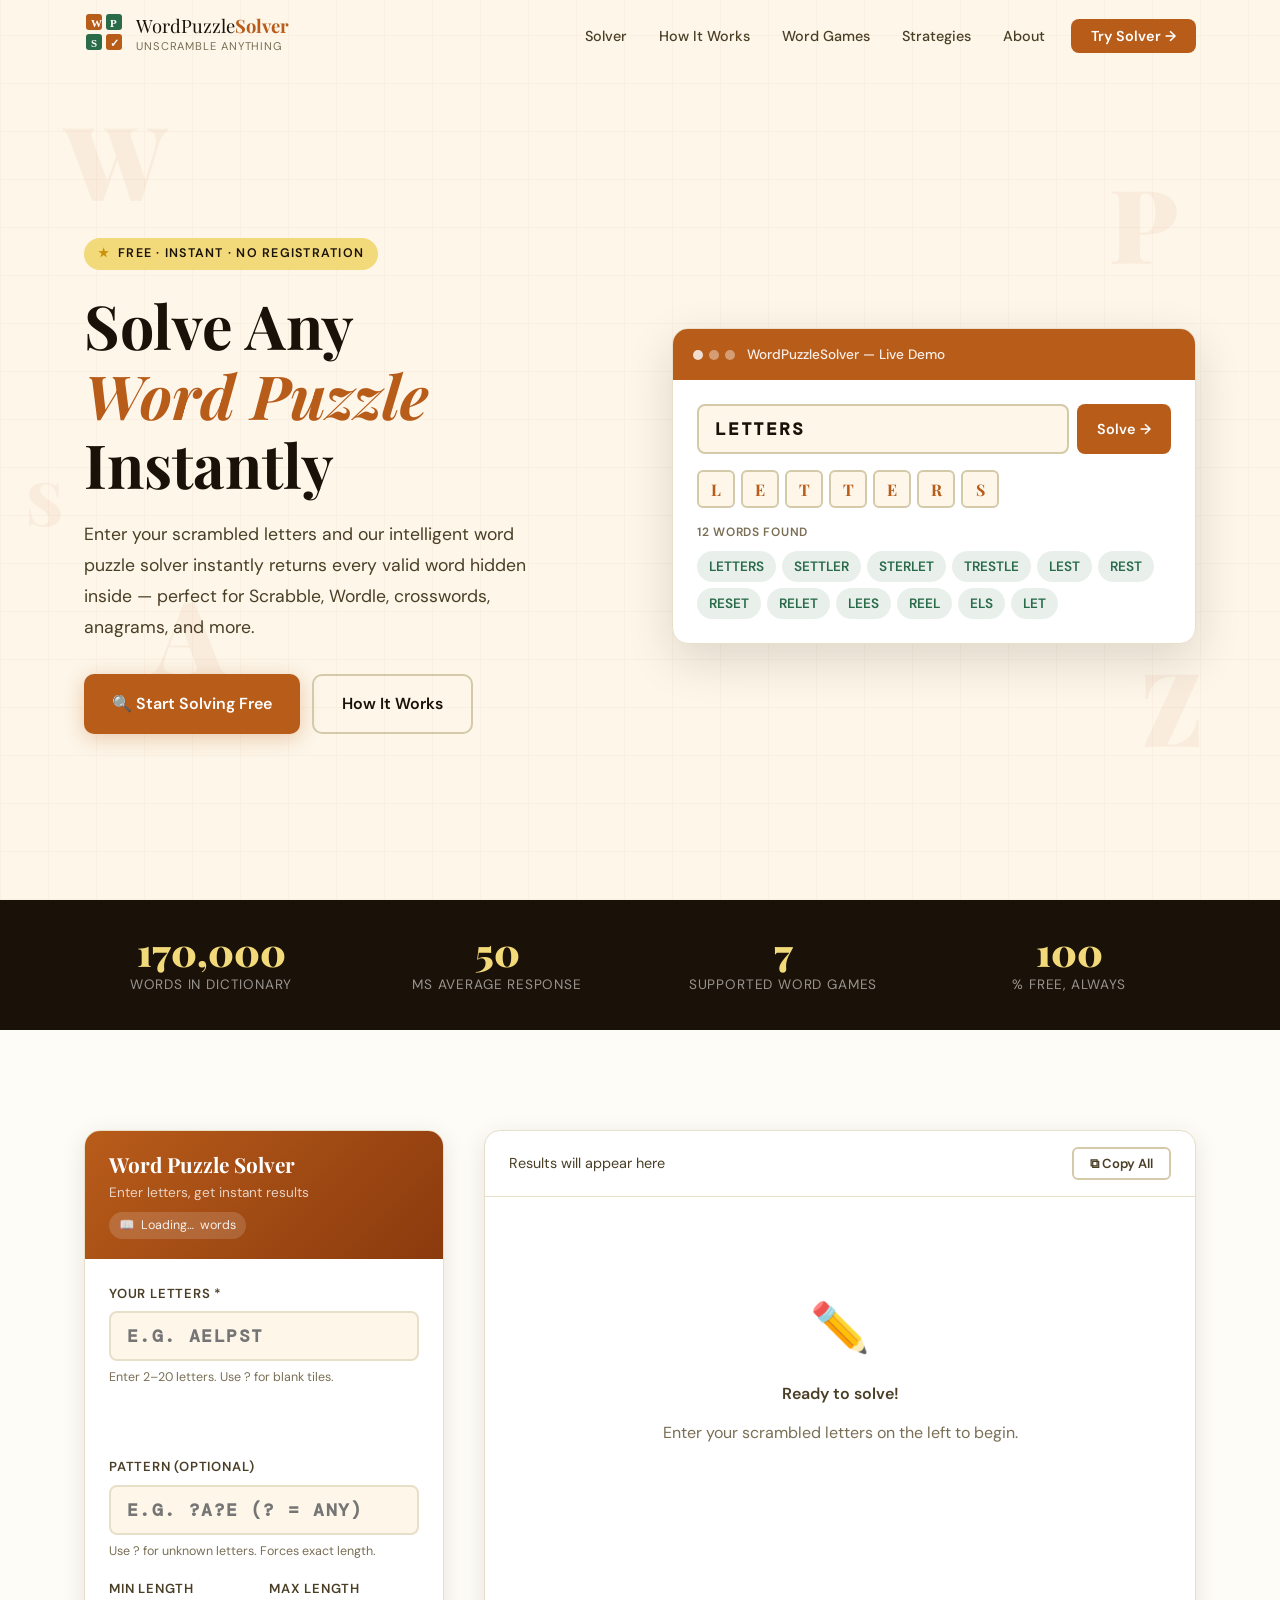
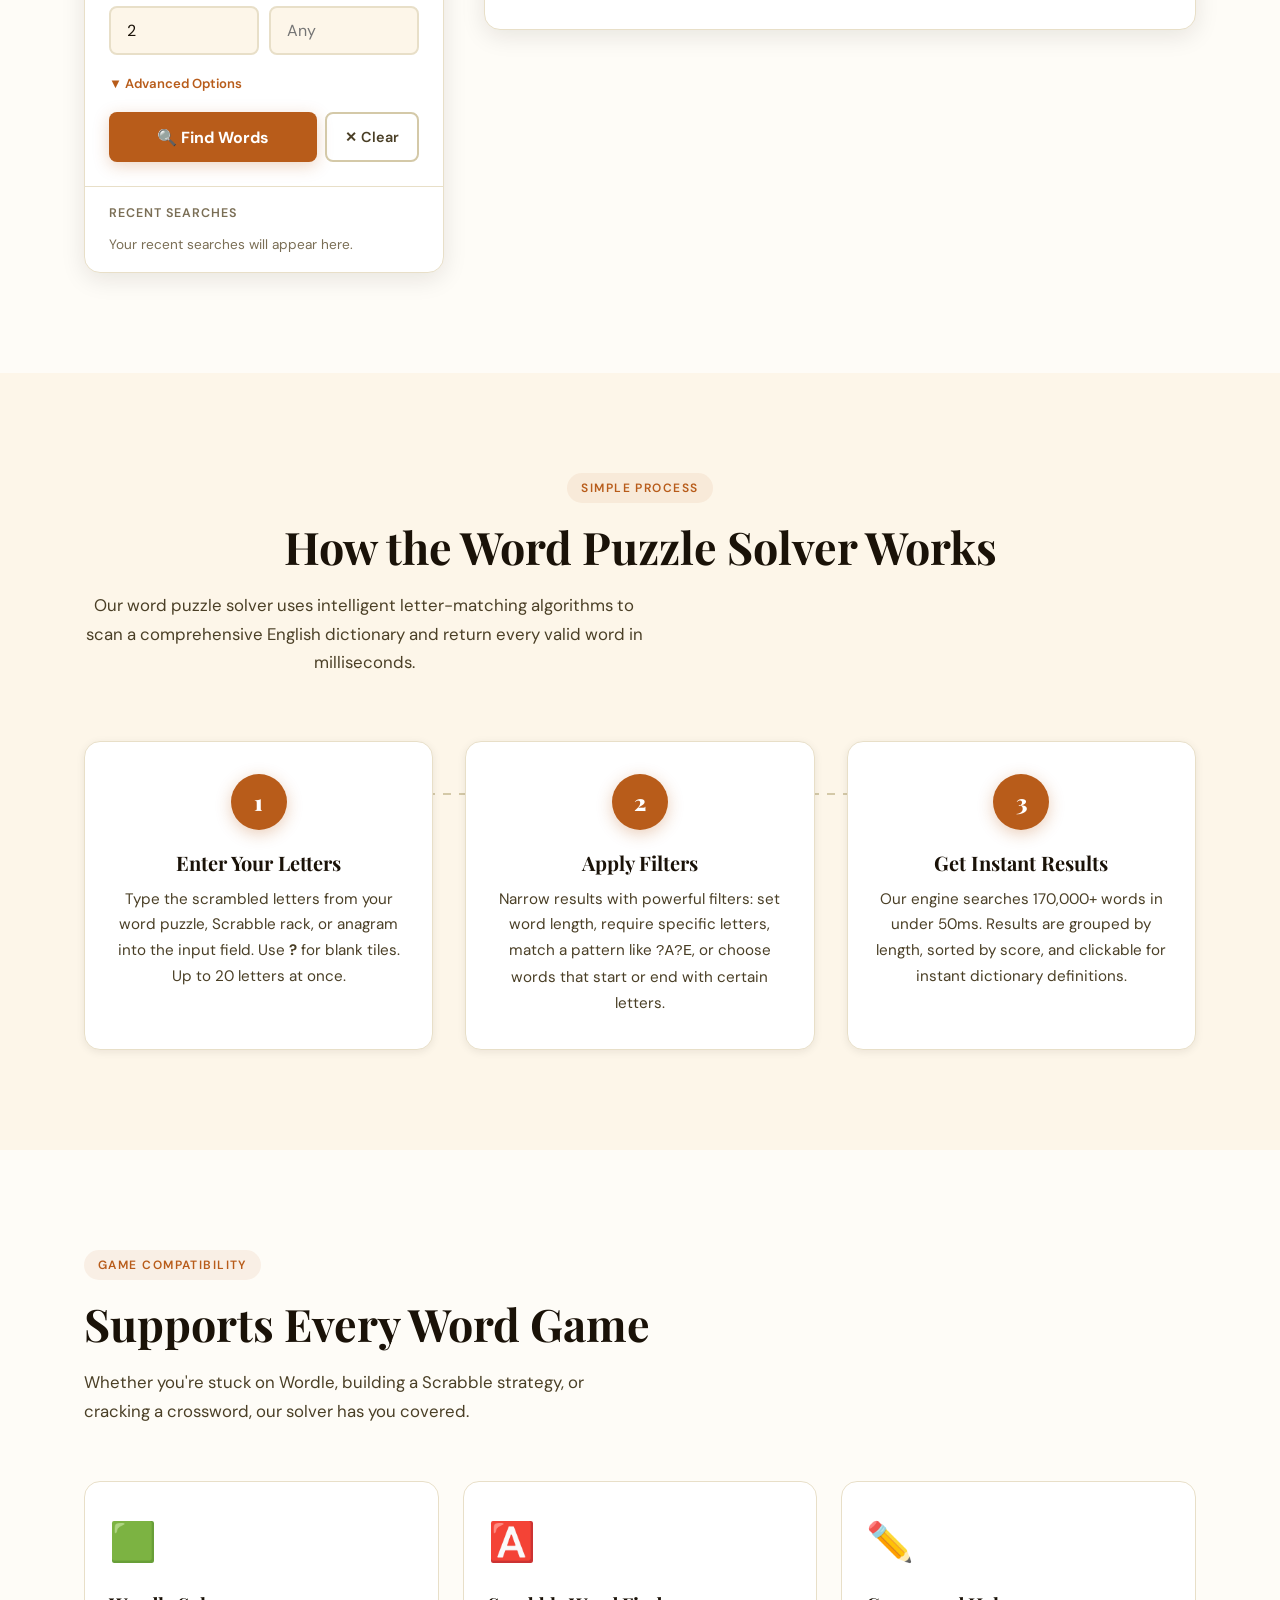
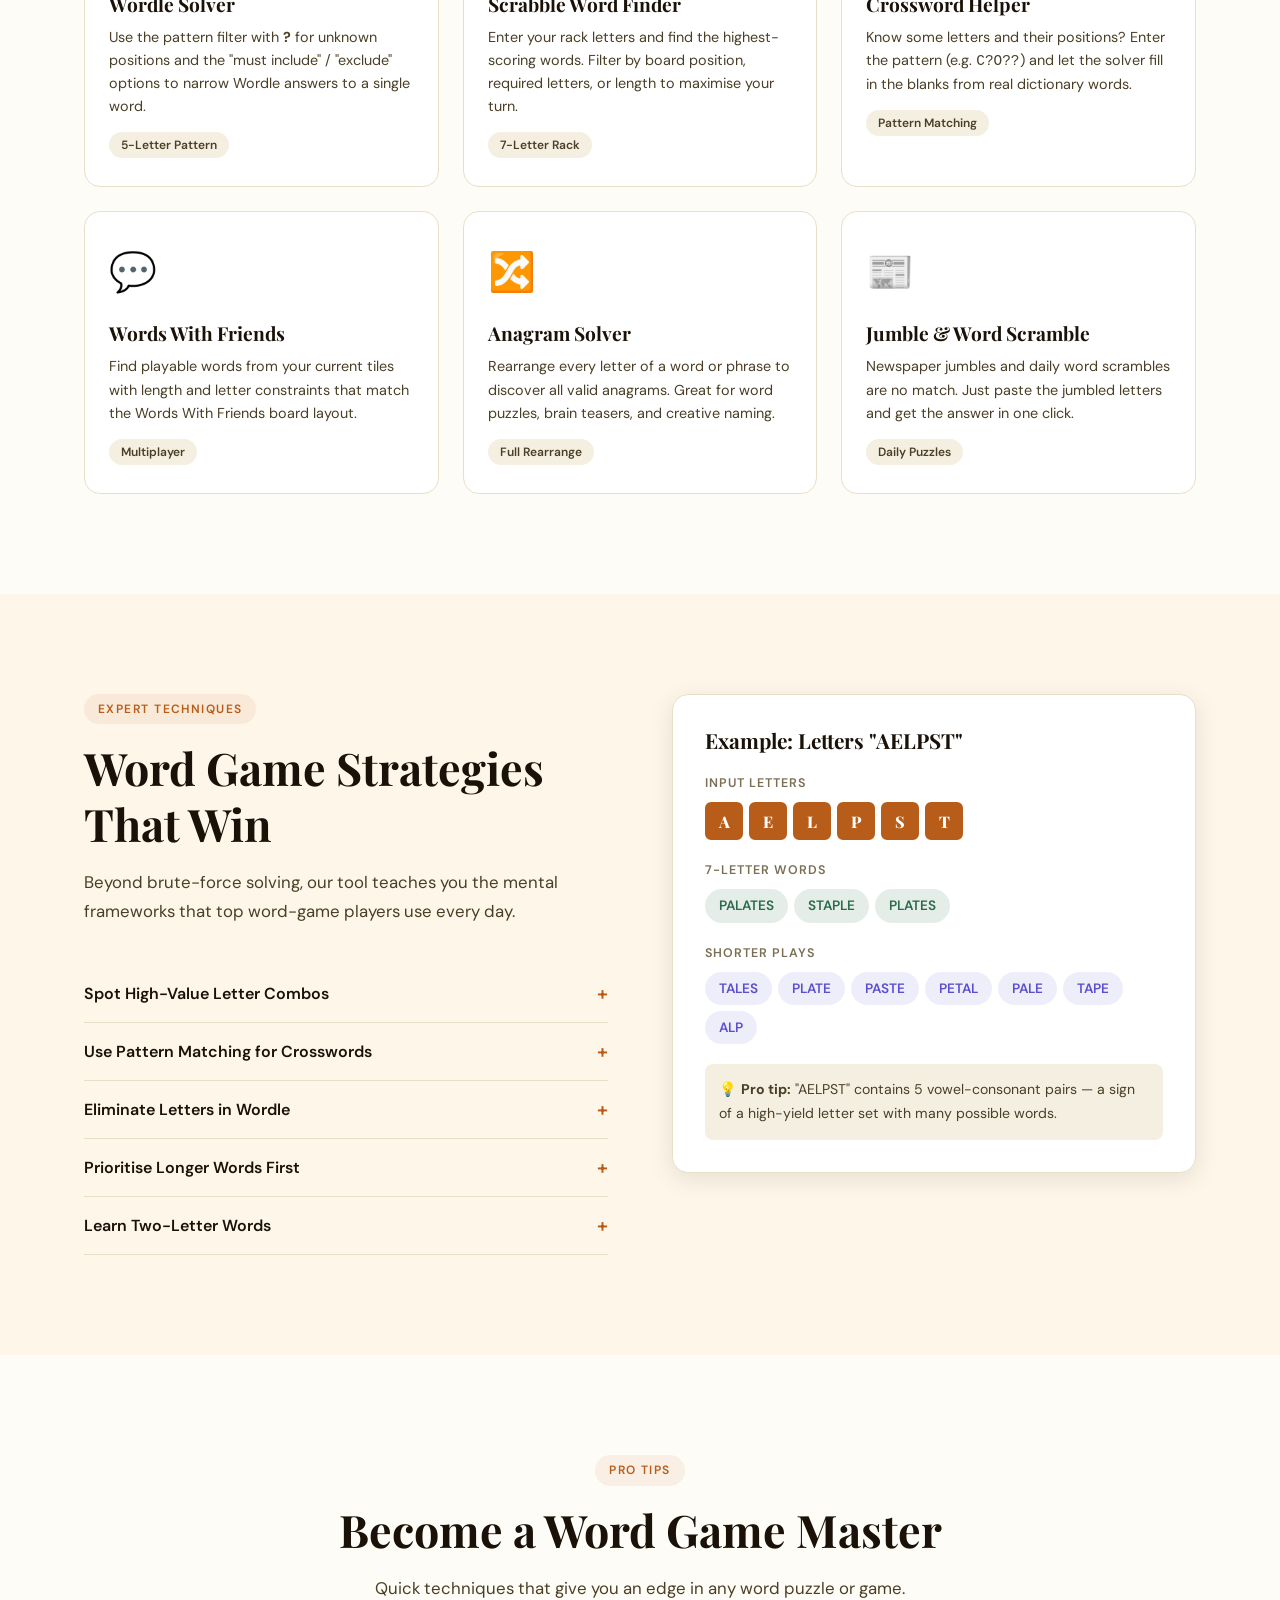
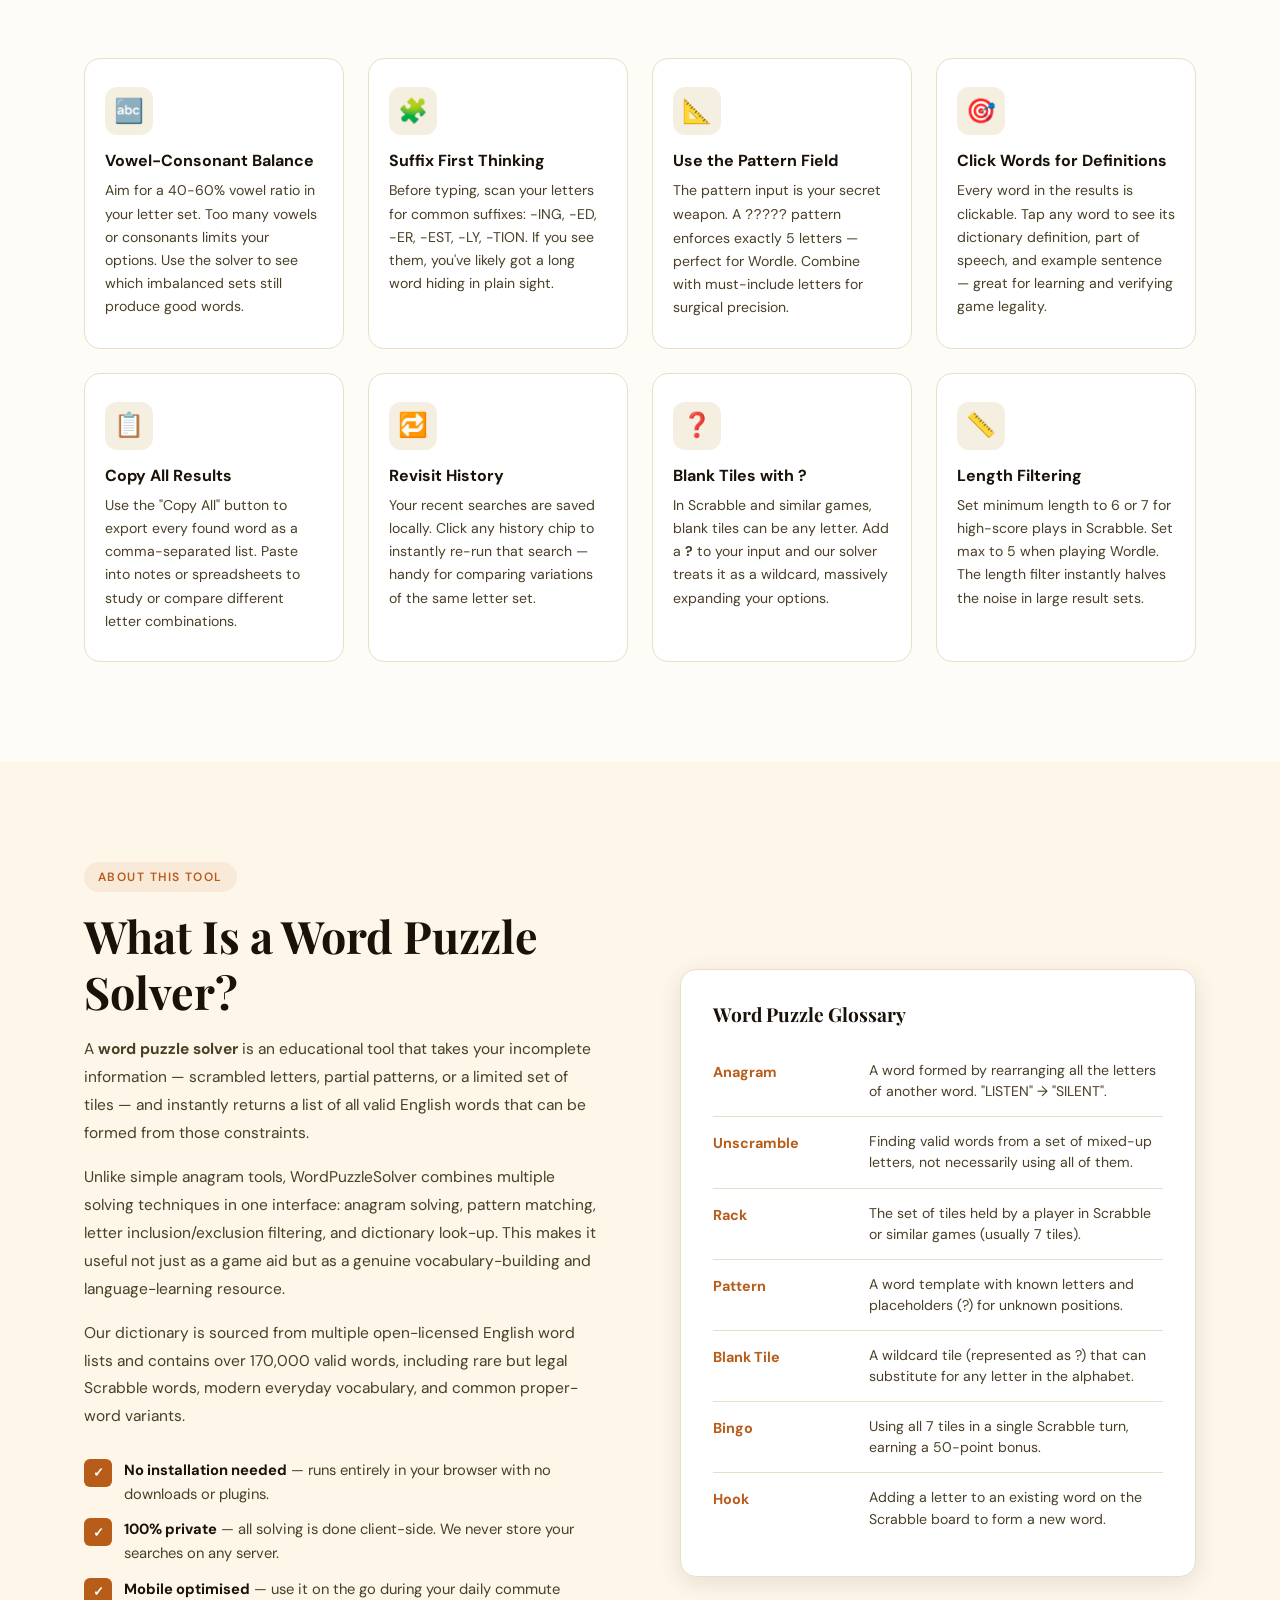
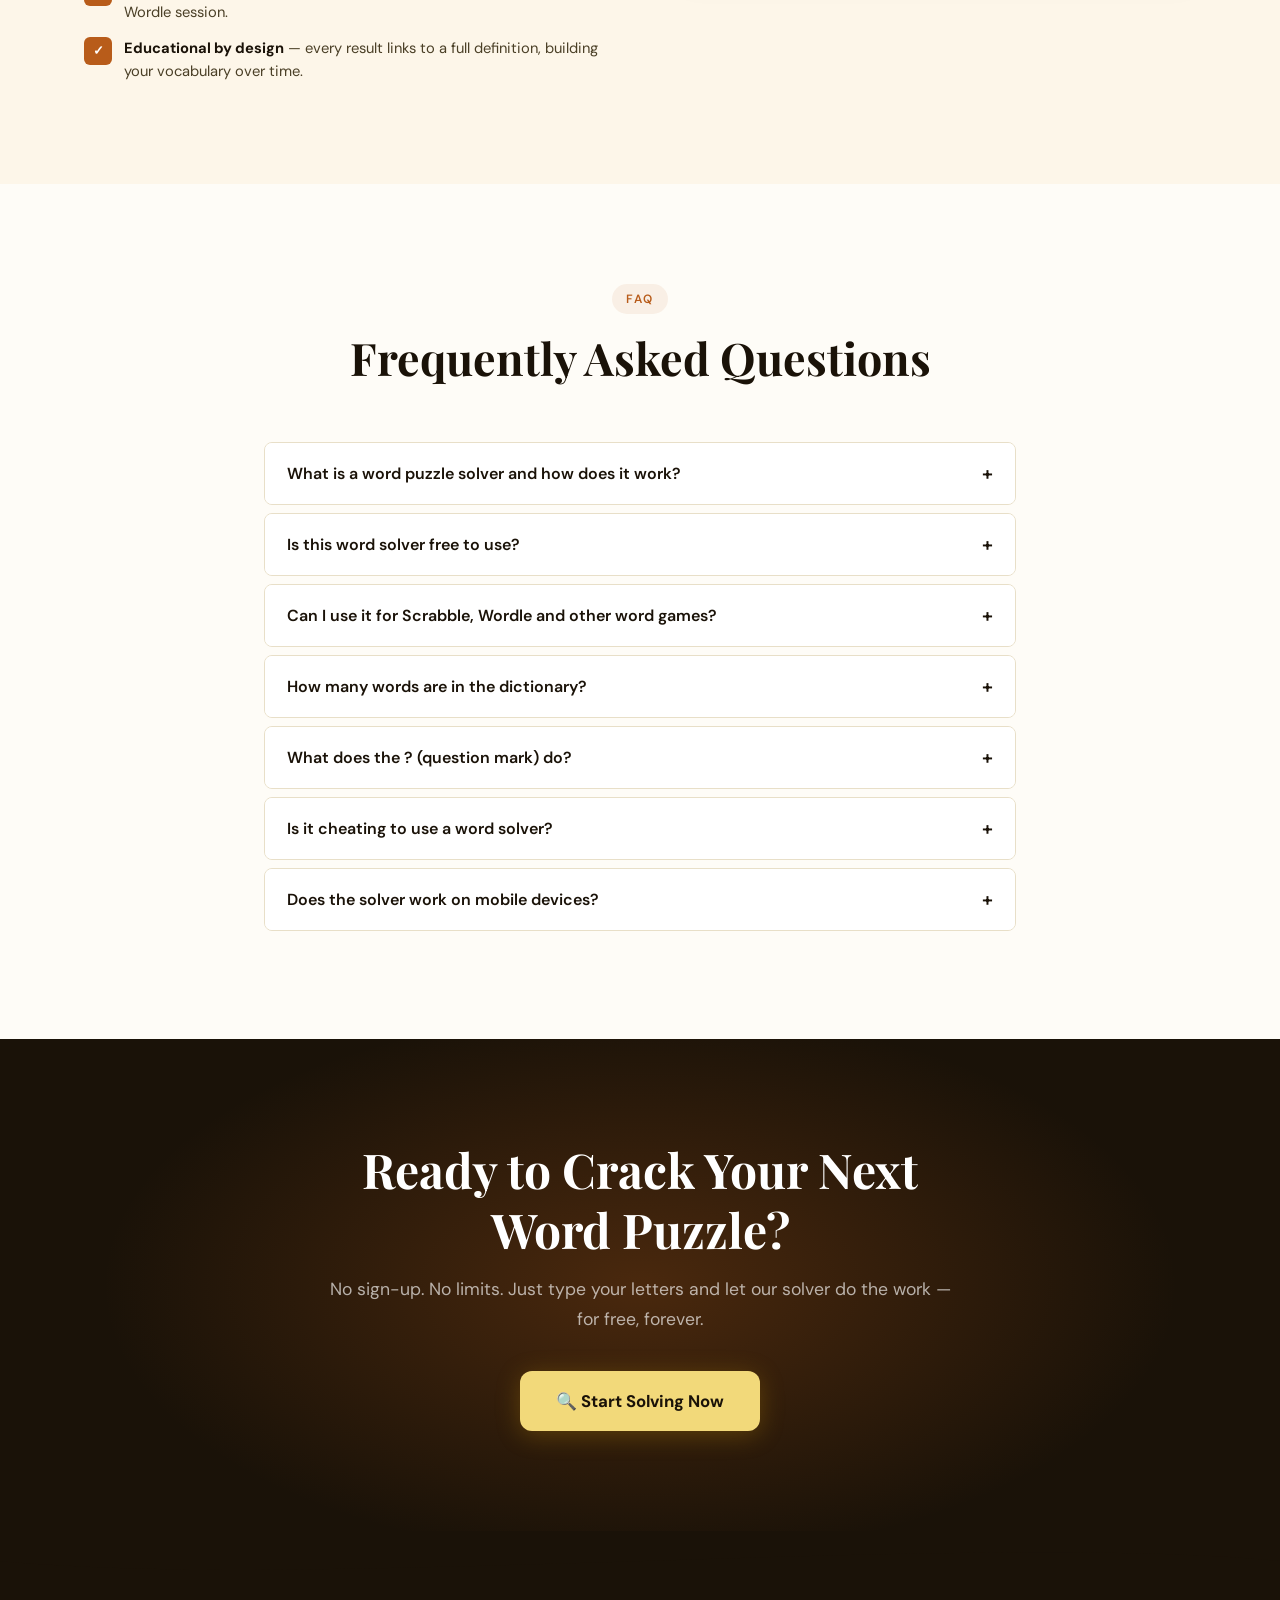
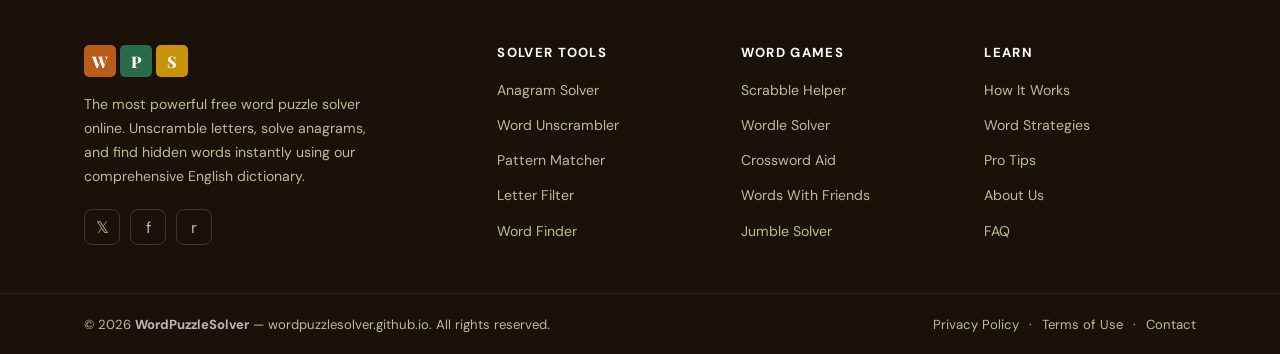
==== index.html @ 253f6f09 "Add files via upload" ====
<!DOCTYPE html>
<html lang="en">
<head>
  <meta charset="UTF-8" />
  <meta name="viewport" content="width=device-width, initial-scale=1.0" />
  <meta http-equiv="X-UA-Compatible" content="IE=edge" />

  <!-- SEO Meta Tags -->
  <title>Word Puzzle Solver — Free Anagram Solver & Word Unscrambler | WordPuzzleSolver</title>
  <meta name="description" content="Free word puzzle solver: unscramble letters, solve anagrams, find words for Scrabble, Wordle, crosswords & more. Instant results from 170,000+ word dictionary." />
  <meta name="keywords" content="word puzzle solver, anagram solver, word unscrambler, scrabble word finder, wordle solver, crossword helper, scrambled letters, word game cheat, find words from letters" />
  <meta name="author" content="WordPuzzleSolver" />
  <link rel="canonical" href="https://wordpuzzlesolver.github.io/" />

  <!-- Open Graph -->
  <meta property="og:type" content="website" />
  <meta property="og:url" content="https://wordpuzzlesolver.github.io/" />
  <meta property="og:title" content="Word Puzzle Solver — Free Anagram & Word Unscrambler" />
  <meta property="og:description" content="Instantly solve word puzzles! Enter scrambled letters and get a complete list of valid words. Perfect for Scrabble, Wordle, crosswords and all word games." />
  <meta property="og:image" content="https://wordpuzzlesolver.github.io/og-image.png" />

  <!-- Twitter Card -->
  <meta name="twitter:card" content="summary_large_image" />
  <meta name="twitter:title" content="Word Puzzle Solver — Free Anagram & Word Unscrambler" />
  <meta name="twitter:description" content="Unscramble letters instantly. Solve anagrams, find hidden words, and dominate every word game." />

  <!-- Schema.org Structured Data -->
  <script type="application/ld+json">
  {
    "@context": "https://schema.org",
    "@graph": [
      {
        "@type": "WebApplication",
        "@id": "https://wordpuzzlesolver.github.io/#app",
        "name": "Word Puzzle Solver",
        "url": "https://wordpuzzlesolver.github.io/",
        "description": "A free online word puzzle solver that unscrambles letters and finds all valid words for Scrabble, Wordle, crosswords, and anagram solving.",
        "applicationCategory": "EducationalApplication",
        "operatingSystem": "Any",
        "offers": {
          "@type": "Offer",
          "price": "0",
          "priceCurrency": "USD"
        },
        "featureList": [
          "Anagram solving",
          "Word unscrambling",
          "Pattern matching",
          "Letter filtering",
          "Scrabble word finder",
          "Wordle solver",
          "Crossword helper"
        ]
      },
      {
        "@type": "WebSite",
        "@id": "https://wordpuzzlesolver.github.io/#site",
        "url": "https://wordpuzzlesolver.github.io/",
        "name": "WordPuzzleSolver",
        "description": "Free word puzzle solver and anagram unscrambler",
        "potentialAction": {
          "@type": "SearchAction",
          "target": "https://wordpuzzlesolver.github.io/#solver",
          "query-input": "required name=search_term_string"
        }
      },
      {
        "@type": "FAQPage",
        "mainEntity": [
          {
            "@type": "Question",
            "name": "What is a word puzzle solver?",
            "acceptedAnswer": {
              "@type": "Answer",
              "text": "A word puzzle solver is an online tool that takes scrambled or incomplete letters and returns all valid dictionary words that can be formed from those letters. It helps with anagrams, Scrabble, Wordle, crosswords, and other word games."
            }
          },
          {
            "@type": "Question",
            "name": "How does the anagram solver work?",
            "acceptedAnswer": {
              "@type": "Answer",
              "text": "Our anagram solver checks every word in our dictionary against your input letters using efficient letter-frequency matching. It only returns words where every letter needed is available in your set of letters."
            }
          },
          {
            "@type": "Question",
            "name": "Is this word solver free?",
            "acceptedAnswer": {
              "@type": "Answer",
              "text": "Yes, WordPuzzleSolver is completely free with no registration, no ads, and unlimited searches."
            }
          }
        ]
      }
    ]
  }
  </script>

  <link rel="stylesheet" href="css/style.css" />
  <link rel="icon" href="data:image/svg+xml,<svg xmlns='http://www.w3.org/2000/svg' viewBox='0 0 32 32'><rect x='1' y='1' width='13' height='13' rx='2' fill='%23B85C1A'/><rect x='18' y='1' width='13' height='13' rx='2' fill='%232A6B4A'/><rect x='1' y='18' width='13' height='13' rx='2' fill='%232A6B4A'/><rect x='18' y='18' width='13' height='13' rx='2' fill='%23B85C1A'/></svg>" />
</head>
<body>

  <!-- ── Header (injected by header.js) ── -->

  <main id="main-content">

    <!-- ═══════════════════════════════════════════
         SECTION 1: HERO
    ════════════════════════════════════════════ -->
    <section id="hero" aria-label="Hero — Word Puzzle Solver">
      <div class="hero-bg-pattern" aria-hidden="true"></div>
      <div class="hero-letters-bg" aria-hidden="true">
        <span class="floating-letter" style="top:8%;left:5%;--rot:-15deg;animation-delay:0s">W</span>
        <span class="floating-letter" style="top:15%;right:8%;--rot:12deg;animation-delay:1.2s">P</span>
        <span class="floating-letter" style="bottom:20%;left:12%;--rot:8deg;animation-delay:0.6s">A</span>
        <span class="floating-letter" style="bottom:12%;right:6%;--rot:-20deg;animation-delay:2s">Z</span>
        <span class="floating-letter" style="top:50%;left:2%;--rot:5deg;animation-delay:1.6s;font-size:60px">S</span>
      </div>
      <div class="hero-content">
        <div class="hero-text">
          <div class="hero-eyebrow">Free · Instant · No Registration</div>
          <h1 class="hero-title">
            Solve Any<br><em>Word Puzzle</em><br>Instantly
          </h1>
          <p class="hero-desc">
            Enter your scrambled letters and our intelligent word puzzle solver instantly returns every valid word hidden inside — perfect for Scrabble, Wordle, crosswords, anagrams, and more.
          </p>
          <div class="hero-actions">
            <a href="#solver" class="btn-primary">🔍 Start Solving Free</a>
            <a href="#how-it-works" class="btn-secondary">How It Works</a>
          </div>
        </div>
        <div class="hero-visual">
          <div class="hero-card">
            <div class="hero-card-header">
              <div class="hc-dots"><span></span><span></span><span></span></div>
              <span class="hc-title">WordPuzzleSolver — Live Demo</span>
            </div>
            <div class="hero-card-body">
              <div class="demo-input-row">
                <input class="demo-input" value="LETTERS" readonly aria-label="Demo input" />
                <button class="demo-solve-btn" aria-label="Solve demo">Solve →</button>
              </div>
              <div class="demo-tiles" aria-label="Letter tiles">
                <div class="demo-tile" style="animation-delay:0.05s">L</div>
                <div class="demo-tile" style="animation-delay:0.10s">E</div>
                <div class="demo-tile" style="animation-delay:0.15s">T</div>
                <div class="demo-tile" style="animation-delay:0.20s">T</div>
                <div class="demo-tile" style="animation-delay:0.25s">E</div>
                <div class="demo-tile" style="animation-delay:0.30s">R</div>
                <div class="demo-tile" style="animation-delay:0.35s">S</div>
              </div>
              <p style="font-size:0.75rem;color:var(--text-3);margin-bottom:8px;font-weight:600;text-transform:uppercase;letter-spacing:0.06em;">12 words found</p>
              <div class="demo-results" aria-label="Demo results">
                <span class="demo-word" style="animation-delay:0.4s">LETTERS</span>
                <span class="demo-word" style="animation-delay:0.45s">SETTLER</span>
                <span class="demo-word" style="animation-delay:0.5s">STERLET</span>
                <span class="demo-word" style="animation-delay:0.55s">TRESTLE</span>
                <span class="demo-word" style="animation-delay:0.6s">LEST</span>
                <span class="demo-word" style="animation-delay:0.65s">REST</span>
                <span class="demo-word" style="animation-delay:0.7s">RESET</span>
                <span class="demo-word" style="animation-delay:0.75s">RELET</span>
                <span class="demo-word" style="animation-delay:0.8s">LEES</span>
                <span class="demo-word" style="animation-delay:0.85s">REEL</span>
                <span class="demo-word" style="animation-delay:0.9s">ELS</span>
                <span class="demo-word" style="animation-delay:0.95s">LET</span>
              </div>
            </div>
          </div>
        </div>
      </div>
    </section>

    <!-- ═══════════════════════════════════════════
         SECTION 2: STATS BAR
    ════════════════════════════════════════════ -->
    <section id="stats-bar" aria-label="Site statistics">
      <div class="stats-grid">
        <div class="stat-item reveal">
          <span class="stat-number" data-target="170000" id="wordCount">170,000</span>
          <span class="stat-label">Words in Dictionary</span>
        </div>
        <div class="stat-item reveal reveal-delay-1">
          <span class="stat-number" data-target="50">0</span>
          <span class="stat-label">ms Average Response</span>
        </div>
        <div class="stat-item reveal reveal-delay-2">
          <span class="stat-number" data-target="7">0</span>
          <span class="stat-label">Supported Word Games</span>
        </div>
        <div class="stat-item reveal reveal-delay-3">
          <span class="stat-number" data-target="100">0</span>
          <span class="stat-label">% Free, Always</span>
        </div>
      </div>
    </section>

    <!-- ═══════════════════════════════════════════
         SECTION 3: SOLVER TOOL
    ════════════════════════════════════════════ -->
    <section id="solver" aria-labelledby="solverHeading">
      <div class="solver-layout">
        <!-- Input Panel -->
        <aside class="solver-panel" aria-label="Word solver input">
          <div class="solver-panel-header">
            <h2 id="solverHeading">Word Puzzle Solver</h2>
            <p>Enter letters, get instant results</p>
            <div class="word-count-badge">
              📖 <span id="wordCount">Loading…</span> words
            </div>
          </div>
          <form class="solver-form" id="solverForm" aria-label="Solver options" novalidate>
            <div class="form-group">
              <label class="form-label" for="lettersInput">Your Letters *</label>
              <input
                type="text"
                id="lettersInput"
                class="form-input mono"
                placeholder="e.g. AELPST"
                autocomplete="off"
                autocorrect="off"
                spellcheck="false"
                maxlength="20"
                aria-required="true"
                aria-describedby="lettersHint"
              />
              <small id="lettersHint" style="font-size:0.78rem;color:var(--text-3)">Enter 2–20 letters. Use ? for blank tiles.</small>
            </div>
            <div class="tile-preview" id="tilePreview" aria-label="Letter tile preview" aria-live="polite"></div>

            <div class="form-group">
              <label class="form-label" for="patternInput">Pattern (optional)</label>
              <input
                type="text"
                id="patternInput"
                class="form-input mono"
                placeholder="e.g. ?A?E (? = any)"
                autocomplete="off"
                maxlength="20"
                aria-describedby="patternHint"
              />
              <small id="patternHint" style="font-size:0.78rem;color:var(--text-3)">Use ? for unknown letters. Forces exact length.</small>
            </div>

            <div class="inline-pair">
              <div class="form-group">
                <label class="form-label" for="minLen">Min Length</label>
                <input type="number" id="minLen" class="form-input" value="2" min="1" max="20" />
              </div>
              <div class="form-group">
                <label class="form-label" for="maxLen">Max Length</label>
                <input type="number" id="maxLen" class="form-input" placeholder="Any" min="1" max="20" />
              </div>
            </div>

            <button type="button" class="toggle-advanced-btn" id="toggleAdvanced" aria-expanded="false" aria-controls="advancedPanel">
              ▼ Advanced Options
            </button>
            <div class="advanced-panel" id="advancedPanel" role="region" aria-label="Advanced filter options">
              <div class="form-group">
                <label class="form-label" for="mustInclude">Must Include Letters</label>
                <input type="text" id="mustInclude" class="form-input mono" placeholder="e.g. ST" autocomplete="off" maxlength="10" />
              </div>
              <div class="form-group">
                <label class="form-label" for="mustExclude">Exclude Letters</label>
                <input type="text" id="mustExclude" class="form-input mono" placeholder="e.g. XZ" autocomplete="off" maxlength="10" />
              </div>
              <div class="inline-pair">
                <div class="form-group">
                  <label class="form-label" for="startsWith">Starts With</label>
                  <input type="text" id="startsWith" class="form-input mono" placeholder="e.g. TR" autocomplete="off" maxlength="8" />
                </div>
                <div class="form-group">
                  <label class="form-label" for="endsWith">Ends With</label>
                  <input type="text" id="endsWith" class="form-input mono" placeholder="e.g. ING" autocomplete="off" maxlength="8" />
                </div>
              </div>
            </div>

            <div class="solver-actions">
              <button type="submit" class="btn-solve" id="solveBtn">🔍 Find Words</button>
              <button type="button" class="btn-clear" id="clearBtn" aria-label="Clear all inputs">✕ Clear</button>
            </div>
          </form>
          <div class="history-section">
            <div class="history-label">Recent Searches</div>
            <div id="searchHistory" aria-label="Recent search history" aria-live="polite"></div>
          </div>
        </aside>

        <!-- Results Panel -->
        <div class="results-panel" aria-label="Solver results">
          <div class="results-panel-header">
            <div class="result-stats" id="resultStats" aria-live="polite">Results will appear here</div>
            <button class="btn-copy" id="copyResults" aria-label="Copy all results to clipboard">⧉ Copy All</button>
          </div>
          <div id="resultsContainer" role="region" aria-label="Word results" aria-live="polite">
            <div class="idle-state">
              <div style="font-size:3rem">✏️</div>
              <p style="font-size:1rem;font-weight:600;color:var(--text-2)">Ready to solve!</p>
              <p>Enter your scrambled letters on the left to begin.</p>
            </div>
          </div>
        </div>
      </div>
    </section>

    <!-- ═══════════════════════════════════════════
         SECTION 4: HOW IT WORKS
    ════════════════════════════════════════════ -->
    <section id="how-it-works" aria-labelledby="howHeading">
      <div class="how-inner">
        <div class="how-header reveal">
          <div class="section-label">Simple Process</div>
          <h2 class="section-title" id="howHeading">How the Word Puzzle Solver Works</h2>
          <p class="section-sub">
            Our word puzzle solver uses intelligent letter-matching algorithms to scan a comprehensive English dictionary and return every valid word in milliseconds.
          </p>
        </div>
        <div class="steps-grid">
          <div class="step-card reveal">
            <div class="step-number" aria-hidden="true">1</div>
            <h3>Enter Your Letters</h3>
            <p>Type the scrambled letters from your word puzzle, Scrabble rack, or anagram into the input field. Use <strong>?</strong> for blank tiles. Up to 20 letters at once.</p>
          </div>
          <div class="step-card reveal reveal-delay-1">
            <div class="step-number" aria-hidden="true">2</div>
            <h3>Apply Filters</h3>
            <p>Narrow results with powerful filters: set word length, require specific letters, match a pattern like <code>?A?E</code>, or choose words that start or end with certain letters.</p>
          </div>
          <div class="step-card reveal reveal-delay-2">
            <div class="step-number" aria-hidden="true">3</div>
            <h3>Get Instant Results</h3>
            <p>Our engine searches 170,000+ words in under 50ms. Results are grouped by length, sorted by score, and clickable for instant dictionary definitions.</p>
          </div>
        </div>
      </div>
    </section>

    <!-- ═══════════════════════════════════════════
         SECTION 5: WORD GAMES
    ════════════════════════════════════════════ -->
    <section id="word-games" aria-labelledby="gamesHeading">
      <div class="games-inner">
        <div class="games-header reveal">
          <div class="section-label">Game Compatibility</div>
          <h2 class="section-title" id="gamesHeading">Supports Every Word Game</h2>
          <p class="section-sub">Whether you're stuck on Wordle, building a Scrabble strategy, or cracking a crossword, our solver has you covered.</p>
        </div>
        <div class="games-grid">
          <article class="game-card reveal" style="--card-accent: var(--accent);">
            <div class="game-icon" aria-hidden="true">🟩</div>
            <h3>Wordle Solver</h3>
            <p>Use the pattern filter with <strong>?</strong> for unknown positions and the "must include" / "exclude" options to narrow Wordle answers to a single word.</p>
            <span class="game-tag">5-Letter Pattern</span>
          </article>
          <article class="game-card reveal reveal-delay-1" style="--card-accent: var(--accent-2);">
            <div class="game-icon" aria-hidden="true">🅰️</div>
            <h3>Scrabble Word Finder</h3>
            <p>Enter your rack letters and find the highest-scoring words. Filter by board position, required letters, or length to maximise your turn.</p>
            <span class="game-tag">7-Letter Rack</span>
          </article>
          <article class="game-card reveal reveal-delay-2" style="--card-accent: var(--accent-3);">
            <div class="game-icon" aria-hidden="true">✏️</div>
            <h3>Crossword Helper</h3>
            <p>Know some letters and their positions? Enter the pattern (e.g. <code>C?O??</code>) and let the solver fill in the blanks from real dictionary words.</p>
            <span class="game-tag">Pattern Matching</span>
          </article>
          <article class="game-card reveal" style="--card-accent: var(--gold);">
            <div class="game-icon" aria-hidden="true">💬</div>
            <h3>Words With Friends</h3>
            <p>Find playable words from your current tiles with length and letter constraints that match the Words With Friends board layout.</p>
            <span class="game-tag">Multiplayer</span>
          </article>
          <article class="game-card reveal reveal-delay-1" style="--card-accent: #E2415A;">
            <div class="game-icon" aria-hidden="true">🔀</div>
            <h3>Anagram Solver</h3>
            <p>Rearrange every letter of a word or phrase to discover all valid anagrams. Great for word puzzles, brain teasers, and creative naming.</p>
            <span class="game-tag">Full Rearrange</span>
          </article>
          <article class="game-card reveal reveal-delay-2" style="--card-accent: var(--accent-2);">
            <div class="game-icon" aria-hidden="true">📰</div>
            <h3>Jumble & Word Scramble</h3>
            <p>Newspaper jumbles and daily word scrambles are no match. Just paste the jumbled letters and get the answer in one click.</p>
            <span class="game-tag">Daily Puzzles</span>
          </article>
        </div>
      </div>
    </section>

    <!-- ═══════════════════════════════════════════
         SECTION 6: STRATEGIES
    ════════════════════════════════════════════ -->
    <section id="strategies" aria-labelledby="stratHeading">
      <div class="strategies-inner">
        <div class="strategies-layout">
          <div class="strategies-text reveal">
            <div class="section-label">Expert Techniques</div>
            <h2 class="section-title" id="stratHeading">Word Game Strategies That Win</h2>
            <p class="section-sub">Beyond brute-force solving, our tool teaches you the mental frameworks that top word-game players use every day.</p>
            <div class="strategy-accordion" role="list">
              <div class="accordion-item" role="listitem">
                <button class="accordion-trigger" aria-expanded="false" aria-controls="acc1">
                  Spot High-Value Letter Combos
                  <span class="acc-icon" aria-hidden="true">+</span>
                </button>
                <div class="accordion-body" id="acc1">
                  In Scrabble and similar games, certain letter pairings unlock long words. Combinations like <strong>QU, TH, SH, CH, PH, WR</strong> and suffix clusters like <strong>-TION, -ING, -ED, -ER</strong> dramatically expand what you can form from a given rack.
                </div>
              </div>
              <div class="accordion-item" role="listitem">
                <button class="accordion-trigger" aria-expanded="false" aria-controls="acc2">
                  Use Pattern Matching for Crosswords
                  <span class="acc-icon" aria-hidden="true">+</span>
                </button>
                <div class="accordion-body" id="acc2">
                  When you know some positions in a crossword answer, use our pattern field: enter known letters in their positions and <strong>?</strong> for blanks. A pattern like <code>?E?T</code> will instantly return all four-letter words matching that structure.
                </div>
              </div>
              <div class="accordion-item" role="listitem">
                <button class="accordion-trigger" aria-expanded="false" aria-controls="acc3">
                  Eliminate Letters in Wordle
                  <span class="acc-icon" aria-hidden="true">+</span>
                </button>
                <div class="accordion-body" id="acc3">
                  After each Wordle guess, use the "Exclude Letters" filter to remove grey letters. Combine with "Must Include" for yellow letters and the pattern for green letters. This narrows 12,000+ five-letter words down to a handful in two or three iterations.
                </div>
              </div>
              <div class="accordion-item" role="listitem">
                <button class="accordion-trigger" aria-expanded="false" aria-controls="acc4">
                  Prioritise Longer Words First
                  <span class="acc-icon" aria-hidden="true">+</span>
                </button>
                <div class="accordion-body" id="acc4">
                  Our results are sorted longest-first because longer words use more letters and score more points. Scan from the top: if a 7-letter word fits, play it. This is especially powerful in Scrabble where seven-letter words earn a 50-point bonus.
                </div>
              </div>
              <div class="accordion-item" role="listitem">
                <button class="accordion-trigger" aria-expanded="false" aria-controls="acc5">
                  Learn Two-Letter Words
                  <span class="acc-icon" aria-hidden="true">+</span>
                </button>
                <div class="accordion-body" id="acc5">
                  Two-letter words like <strong>QI, ZA, AX, JO, XI, AA</strong> are legal in most word games and are invaluable for parallel plays. Filter by "Max Length: 2" and memorise the list — it's one of the highest-return investments a word gamer can make.
                </div>
              </div>
            </div>
          </div>
          <div class="strategy-visual reveal reveal-delay-2">
            <h3>Example: Letters "AELPST"</h3>
            <div class="word-example">
              <div class="we-label">Input Letters</div>
              <div class="we-letters">
                <div class="we-tile hi">A</div><div class="we-tile hi">E</div>
                <div class="we-tile hi">L</div><div class="we-tile hi">P</div>
                <div class="we-tile hi">S</div><div class="we-tile hi">T</div>
              </div>
            </div>
            <div class="word-example">
              <div class="we-label">7-Letter Words</div>
              <div class="we-words">
                <span class="we-word long">PALATES</span>
                <span class="we-word long">STAPLE</span>
                <span class="we-word long">PLATES</span>
              </div>
            </div>
            <div class="word-example">
              <div class="we-label">Shorter Plays</div>
              <div class="we-words">
                <span class="we-word short">TALES</span>
                <span class="we-word short">PLATE</span>
                <span class="we-word short">PASTE</span>
                <span class="we-word short">PETAL</span>
                <span class="we-word short">PALE</span>
                <span class="we-word short">TAPE</span>
                <span class="we-word short">ALP</span>
              </div>
            </div>
            <div style="margin-top:20px;padding:14px;background:var(--bg-muted);border-radius:var(--radius);font-size:0.88rem;color:var(--text-2);">
              💡 <strong>Pro tip:</strong> "AELPST" contains 5 vowel-consonant pairs — a sign of a high-yield letter set with many possible words.
            </div>
          </div>
        </div>
      </div>
    </section>

    <!-- ═══════════════════════════════════════════
         SECTION 7: TIPS
    ════════════════════════════════════════════ -->
    <section id="tips" aria-labelledby="tipsHeading">
      <div class="tips-inner">
        <div class="tips-header reveal">
          <div class="section-label">Pro Tips</div>
          <h2 class="section-title" id="tipsHeading">Become a Word Game Master</h2>
          <p class="section-sub" style="margin:0 auto">Quick techniques that give you an edge in any word puzzle or game.</p>
        </div>
        <div class="tips-grid">
          <div class="tip-card reveal">
            <div class="tip-icon" aria-hidden="true">🔤</div>
            <h3>Vowel-Consonant Balance</h3>
            <p>Aim for a 40-60% vowel ratio in your letter set. Too many vowels or consonants limits your options. Use the solver to see which imbalanced sets still produce good words.</p>
          </div>
          <div class="tip-card reveal reveal-delay-1">
            <div class="tip-icon" aria-hidden="true">🧩</div>
            <h3>Suffix First Thinking</h3>
            <p>Before typing, scan your letters for common suffixes: -ING, -ED, -ER, -EST, -LY, -TION. If you see them, you've likely got a long word hiding in plain sight.</p>
          </div>
          <div class="tip-card reveal reveal-delay-2">
            <div class="tip-icon" aria-hidden="true">📐</div>
            <h3>Use the Pattern Field</h3>
            <p>The pattern input is your secret weapon. A <code>?????</code> pattern enforces exactly 5 letters — perfect for Wordle. Combine with must-include letters for surgical precision.</p>
          </div>
          <div class="tip-card reveal reveal-delay-3">
            <div class="tip-icon" aria-hidden="true">🎯</div>
            <h3>Click Words for Definitions</h3>
            <p>Every word in the results is clickable. Tap any word to see its dictionary definition, part of speech, and example sentence — great for learning and verifying game legality.</p>
          </div>
          <div class="tip-card reveal">
            <div class="tip-icon" aria-hidden="true">📋</div>
            <h3>Copy All Results</h3>
            <p>Use the "Copy All" button to export every found word as a comma-separated list. Paste into notes or spreadsheets to study or compare different letter combinations.</p>
          </div>
          <div class="tip-card reveal reveal-delay-1">
            <div class="tip-icon" aria-hidden="true">🔁</div>
            <h3>Revisit History</h3>
            <p>Your recent searches are saved locally. Click any history chip to instantly re-run that search — handy for comparing variations of the same letter set.</p>
          </div>
          <div class="tip-card reveal reveal-delay-2">
            <div class="tip-icon" aria-hidden="true">❓</div>
            <h3>Blank Tiles with ?</h3>
            <p>In Scrabble and similar games, blank tiles can be any letter. Add a <strong>?</strong> to your input and our solver treats it as a wildcard, massively expanding your options.</p>
          </div>
          <div class="tip-card reveal reveal-delay-3">
            <div class="tip-icon" aria-hidden="true">📏</div>
            <h3>Length Filtering</h3>
            <p>Set minimum length to 6 or 7 for high-score plays in Scrabble. Set max to 5 when playing Wordle. The length filter instantly halves the noise in large result sets.</p>
          </div>
        </div>
      </div>
    </section>

    <!-- ═══════════════════════════════════════════
         SECTION 8: ABOUT
    ════════════════════════════════════════════ -->
    <section id="about" aria-labelledby="aboutHeading">
      <div class="about-inner">
        <div class="about-layout">
          <div class="about-content reveal">
            <div class="section-label">About This Tool</div>
            <h2 class="section-title" id="aboutHeading">What Is a Word Puzzle Solver?</h2>
            <p>A <strong>word puzzle solver</strong> is an educational tool that takes your incomplete information — scrambled letters, partial patterns, or a limited set of tiles — and instantly returns a list of all valid English words that can be formed from those constraints.</p>
            <p>Unlike simple anagram tools, WordPuzzleSolver combines multiple solving techniques in one interface: anagram solving, pattern matching, letter inclusion/exclusion filtering, and dictionary look-up. This makes it useful not just as a game aid but as a genuine vocabulary-building and language-learning resource.</p>
            <p>Our dictionary is sourced from multiple open-licensed English word lists and contains over 170,000 valid words, including rare but legal Scrabble words, modern everyday vocabulary, and common proper-word variants.</p>
            <div class="about-features">
              <div class="about-feature">
                <div class="af-icon" aria-hidden="true">✓</div>
                <span class="af-text"><strong>No installation needed</strong> — runs entirely in your browser with no downloads or plugins.</span>
              </div>
              <div class="about-feature">
                <div class="af-icon" aria-hidden="true">✓</div>
                <span class="af-text"><strong>100% private</strong> — all solving is done client-side. We never store your searches on any server.</span>
              </div>
              <div class="about-feature">
                <div class="af-icon" aria-hidden="true">✓</div>
                <span class="af-text"><strong>Mobile optimised</strong> — use it on the go during your daily commute Wordle session.</span>
              </div>
              <div class="about-feature">
                <div class="af-icon" aria-hidden="true">✓</div>
                <span class="af-text"><strong>Educational by design</strong> — every result links to a full definition, building your vocabulary over time.</span>
              </div>
            </div>
          </div>
          <div class="about-visual reveal reveal-delay-2">
            <h3 style="font-family:var(--font-display);font-size:1.2rem;margin-bottom:20px;">Word Puzzle Glossary</h3>
            <div class="glossary-grid">
              <div class="glossary-item">
                <span class="g-term">Anagram</span>
                <span class="g-def">A word formed by rearranging all the letters of another word. "LISTEN" → "SILENT".</span>
              </div>
              <div class="glossary-item">
                <span class="g-term">Unscramble</span>
                <span class="g-def">Finding valid words from a set of mixed-up letters, not necessarily using all of them.</span>
              </div>
              <div class="glossary-item">
                <span class="g-term">Rack</span>
                <span class="g-def">The set of tiles held by a player in Scrabble or similar games (usually 7 tiles).</span>
              </div>
              <div class="glossary-item">
                <span class="g-term">Pattern</span>
                <span class="g-def">A word template with known letters and placeholders (?) for unknown positions.</span>
              </div>
              <div class="glossary-item">
                <span class="g-term">Blank Tile</span>
                <span class="g-def">A wildcard tile (represented as ?) that can substitute for any letter in the alphabet.</span>
              </div>
              <div class="glossary-item">
                <span class="g-term">Bingo</span>
                <span class="g-def">Using all 7 tiles in a single Scrabble turn, earning a 50-point bonus.</span>
              </div>
              <div class="glossary-item">
                <span class="g-term">Hook</span>
                <span class="g-def">Adding a letter to an existing word on the Scrabble board to form a new word.</span>
              </div>
            </div>
          </div>
        </div>
      </div>
    </section>

    <!-- ═══════════════════════════════════════════
         SECTION 9: FAQ
    ════════════════════════════════════════════ -->
    <section id="faq" aria-labelledby="faqHeading">
      <div class="faq-inner">
        <div class="faq-header reveal">
          <div class="section-label">FAQ</div>
          <h2 class="section-title" id="faqHeading">Frequently Asked Questions</h2>
        </div>
        <div class="faq-list" role="list">
          <div class="faq-item" role="listitem">
            <button class="faq-trigger" aria-expanded="false" aria-controls="faq1">
              What is a word puzzle solver and how does it work?
              <span class="faq-icon" aria-hidden="true">+</span>
            </button>
            <div class="faq-answer" id="faq1">
              A word puzzle solver takes a set of input letters and searches an extensive English dictionary for every valid word that can be formed from those letters. Our solver uses an efficient letter-frequency algorithm: for each dictionary word, it checks whether every letter required to spell that word is available in your input set. Words where all required letters exist are returned as valid results, sorted by length.
            </div>
          </div>
          <div class="faq-item" role="listitem">
            <button class="faq-trigger" aria-expanded="false" aria-controls="faq2">
              Is this word solver free to use?
              <span class="faq-icon" aria-hidden="true">+</span>
            </button>
            <div class="faq-answer" id="faq2">
              Yes — WordPuzzleSolver is completely free with no subscription, no registration, and no usage limits. All features including advanced filters, definition look-ups, and history tracking are available at no cost, always.
            </div>
          </div>
          <div class="faq-item" role="listitem">
            <button class="faq-trigger" aria-expanded="false" aria-controls="faq3">
              Can I use it for Scrabble, Wordle and other word games?
              <span class="faq-icon" aria-hidden="true">+</span>
            </button>
            <div class="faq-answer" id="faq3">
              Absolutely. The solver is designed with multiple game modes in mind. For Scrabble, enter your 7-tile rack. For Wordle, use the pattern field with <code>?</code> for unknown letters and the include/exclude filters for colour-coded hints. For crosswords, enter the pattern with known letters in position. For general anagram solving, just enter all the letters.
            </div>
          </div>
          <div class="faq-item" role="listitem">
            <button class="faq-trigger" aria-expanded="false" aria-controls="faq4">
              How many words are in the dictionary?
              <span class="faq-icon" aria-hidden="true">+</span>
            </button>
            <div class="faq-answer" id="faq4">
              Our dictionary contains 170,000+ English words compiled from multiple open-licensed word lists. It includes everyday vocabulary, academic terms, common Scrabble-legal words (like QI, ZA, AA), and modern terminology. The word list is periodically updated to reflect current language usage.
            </div>
          </div>
          <div class="faq-item" role="listitem">
            <button class="faq-trigger" aria-expanded="false" aria-controls="faq5">
              What does the ? (question mark) do?
              <span class="faq-icon" aria-hidden="true">+</span>
            </button>
            <div class="faq-answer" id="faq5">
              In the <strong>Letters</strong> field, a <code>?</code> represents a blank tile (wildcard) that can substitute for any letter. In the <strong>Pattern</strong> field, a <code>?</code> represents an unknown letter at a specific position — so <code>?A?E</code> matches any 4-letter word where the 2nd letter is A and the 4th is E (like BAKE, CARE, FACE, GAZE, LACE, MADE, etc.).
            </div>
          </div>
          <div class="faq-item" role="listitem">
            <button class="faq-trigger" aria-expanded="false" aria-controls="faq6">
              Is it cheating to use a word solver?
              <span class="faq-icon" aria-hidden="true">+</span>
            </button>
            <div class="faq-answer" id="faq6">
              That depends on the context! In competitive tournaments or ranked online games, using external tools is generally against the rules. However, for casual play with friends, family, or solo puzzles, a word solver is a great educational aid — it helps you discover new words, understand patterns, and improve your vocabulary over time. Many language learners and educators use solvers specifically as a learning tool.
            </div>
          </div>
          <div class="faq-item" role="listitem">
            <button class="faq-trigger" aria-expanded="false" aria-controls="faq7">
              Does the solver work on mobile devices?
              <span class="faq-icon" aria-hidden="true">+</span>
            </button>
            <div class="faq-answer" id="faq7">
              Yes. WordPuzzleSolver is fully responsive and optimised for mobile browsers on iOS and Android. The layout adapts to smaller screens, touch inputs are supported, and the entire dictionary is loaded locally so the tool works even in low-connectivity situations once the page has loaded.
            </div>
          </div>
        </div>
      </div>
    </section>

    <!-- ═══════════════════════════════════════════
         SECTION 10: CTA
    ════════════════════════════════════════════ -->
    <section id="cta" aria-label="Call to action — start solving">
      <div class="cta-bg" aria-hidden="true"></div>
      <div class="cta-inner">
        <h2>Ready to Crack Your Next Word Puzzle?</h2>
        <p>No sign-up. No limits. Just type your letters and let our solver do the work — for free, forever.</p>
        <a href="#solver" class="cta-btn">
          🔍 Start Solving Now
        </a>
      </div>
    </section>

  </main>

  <!-- ── Word Modal (Definition Popup) ── -->
  <div id="wordModal" role="dialog" aria-modal="true" aria-labelledby="modalWord" aria-hidden="true">
    <div class="modal-box">
      <div class="modal-header">
        <h2 id="modalWord"></h2>
        <button class="modal-close-btn" id="modalClose" aria-label="Close definition popup">✕</button>
      </div>
      <div class="modal-body" id="modalDef"></div>
    </div>
  </div>

  <!-- ── Scripts ── -->
  <script src="js/header.js" defer></script>
  <script src="js/footer.js" defer></script>
  <script src="js/solver.js" defer></script>
  <script>
    // Accordion init
    document.addEventListener('DOMContentLoaded', () => {
      // Strategy accordions
      document.querySelectorAll('.accordion-trigger').forEach(trigger => {
        trigger.addEventListener('click', () => {
          const item = trigger.closest('.accordion-item');
          const expanded = trigger.getAttribute('aria-expanded') === 'true';
          // Close others
          document.querySelectorAll('.accordion-item.open').forEach(open => {
            open.classList.remove('open');
            open.querySelector('.accordion-trigger').setAttribute('aria-expanded', 'false');
          });
          if (!expanded) {
            item.classList.add('open');
            trigger.setAttribute('aria-expanded', 'true');
          }
        });
      });
      // FAQ accordions
      document.querySelectorAll('.faq-trigger').forEach(trigger => {
        trigger.addEventListener('click', () => {
          const item = trigger.closest('.faq-item');
          const expanded = trigger.getAttribute('aria-expanded') === 'true';
          document.querySelectorAll('.faq-item.open').forEach(open => {
            open.classList.remove('open');
            open.querySelector('.faq-trigger').setAttribute('aria-expanded', 'false');
          });
          if (!expanded) {
            item.classList.add('open');
            trigger.setAttribute('aria-expanded', 'true');
          }
        });
      });
    });
  </script>
</body>
</html>
---- css/style.css ----
/* ═══════════════════════════════════════════════
   WordPuzzleSolver — Main Stylesheet
   Theme: Editorial Light / Academic Warmth
   ═══════════════════════════════════════════════ */

/* ── Fonts ── */
@import url('https://fonts.googleapis.com/css2?family=Playfair+Display:ital,wght@0,700;0,900;1,700&family=DM+Sans:wght@300;400;500;600&family=DM+Mono:wght@400;500&display=swap');

/* ── CSS Variables ── */
:root {
  --bg: #FEFCF7;
  --bg-warm: #FDF6E9;
  --bg-muted: #F5EFE2;
  --surface: #FFFFFF;
  --surface-2: #FBF8F2;
  --border: #E8DFC8;
  --border-2: #D4C9A8;
  --text: #1A1208;
  --text-2: #4A3F26;
  --text-3: #7A6E55;
  --accent: #B85C1A;
  --accent-hover: #9A4B12;
  --accent-2: #2A6B4A;
  --accent-2-hover: #1E5238;
  --accent-3: #5B4FCF;
  --gold: #C8930A;
  --gold-light: #F2D97A;
  --tile-bg: #FFFFFF;
  --tile-shadow: 0 4px 12px rgba(184,92,26,0.15);
  --footer-bg: #1A1208;
  --footer-text: #C4B898;
  --header-h: 72px;
  --radius: 8px;
  --radius-lg: 16px;
  --shadow-sm: 0 2px 8px rgba(26,18,8,0.08);
  --shadow: 0 6px 24px rgba(26,18,8,0.10);
  --shadow-lg: 0 16px 48px rgba(26,18,8,0.14);
  --font-display: 'Playfair Display', Georgia, serif;
  --font-body: 'DM Sans', sans-serif;
  --font-mono: 'DM Mono', monospace;
  --transition: 0.25s cubic-bezier(0.4, 0, 0.2, 1);
}

/* ── Reset ── */
*, *::before, *::after { box-sizing: border-box; margin: 0; padding: 0; }
html { scroll-behavior: smooth; font-size: 16px; }
body {
  font-family: var(--font-body);
  background: var(--bg);
  color: var(--text);
  line-height: 1.7;
  min-height: 100vh;
  overflow-x: hidden;
}
img { max-width: 100%; display: block; }
a { color: inherit; text-decoration: none; }
ul { list-style: none; }
button { cursor: pointer; border: none; background: none; font-family: inherit; }
input, select { font-family: inherit; }
h1, h2, h3, h4, h5 { font-family: var(--font-display); line-height: 1.25; }

/* ── Utilities ── */
.container { max-width: 1160px; margin: 0 auto; padding: 0 24px; }
.text-center { text-align: center; }

/* ═══ HEADER ═══ */
#site-header {
  position: fixed; top: 0; left: 0; right: 0; z-index: 1000;
  transition: background var(--transition), box-shadow var(--transition);
}
.navbar {
  background: transparent;
  transition: background var(--transition), box-shadow var(--transition);
}
#site-header.scrolled .navbar {
  background: rgba(254,252,247,0.96);
  backdrop-filter: blur(12px);
  box-shadow: 0 2px 20px rgba(26,18,8,0.08);
}
.nav-container {
  max-width: 1160px; margin: 0 auto; padding: 0 24px;
  display: flex; align-items: center; gap: 24px;
  height: var(--header-h);
}
.nav-brand { display: flex; align-items: center; gap: 12px; flex-shrink: 0; }
.brand-icon svg { width: 40px; height: 40px; }
.brand-text { display: flex; flex-direction: column; }
.brand-name { font-family: var(--font-display); font-size: 1.15rem; color: var(--text); line-height: 1.1; }
.brand-name strong { color: var(--accent); }
.brand-tagline { font-size: 0.7rem; color: var(--text-3); letter-spacing: 0.08em; text-transform: uppercase; }
.nav-menu {
  display: flex; align-items: center; gap: 4px;
  margin-left: auto;
}
.nav-link {
  padding: 6px 14px;
  font-size: 0.9rem; font-weight: 500;
  color: var(--text-2);
  border-radius: 6px;
  transition: color var(--transition), background var(--transition);
}
.nav-link:hover, .nav-link.active {
  color: var(--accent); background: rgba(184,92,26,0.06);
}
.nav-cta {
  padding: 8px 20px;
  background: var(--accent); color: #fff;
  border-radius: 8px; font-size: 0.9rem; font-weight: 600;
  transition: background var(--transition), transform var(--transition);
  margin-left: 8px;
}
.nav-cta:hover { background: var(--accent-hover); transform: translateY(-1px); }
.nav-toggle {
  display: none; flex-direction: column; gap: 5px;
  width: 28px; padding: 4px; margin-left: auto;
}
.nav-toggle span {
  display: block; width: 100%; height: 2px;
  background: var(--text);
  border-radius: 2px;
  transition: all var(--transition);
}
.nav-toggle.active span:nth-child(1) { transform: translateY(7px) rotate(45deg); }
.nav-toggle.active span:nth-child(2) { opacity: 0; }
.nav-toggle.active span:nth-child(3) { transform: translateY(-7px) rotate(-45deg); }

/* ═══ SECTION LABELS ═══ */
.section-label {
  display: inline-flex; align-items: center; gap: 8px;
  font-size: 0.75rem; font-weight: 600; letter-spacing: 0.12em;
  text-transform: uppercase; color: var(--accent);
  background: rgba(184,92,26,0.08);
  padding: 5px 14px; border-radius: 100px;
  margin-bottom: 16px;
}
.section-title {
  font-family: var(--font-display);
  font-size: clamp(2rem, 4vw, 2.8rem);
  color: var(--text); margin-bottom: 16px;
}
.section-sub {
  font-size: 1.05rem; color: var(--text-2); max-width: 560px;
  line-height: 1.7;
}

/* ═══ HERO SECTION ═══ */
#hero {
  min-height: 100vh;
  display: flex; align-items: center;
  background: var(--bg-warm);
  padding-top: var(--header-h);
  position: relative; overflow: hidden;
}
.hero-bg-pattern {
  position: absolute; inset: 0; opacity: 0.04;
  background-image:
    repeating-linear-gradient(0deg, var(--accent) 0, var(--accent) 1px, transparent 1px, transparent 48px),
    repeating-linear-gradient(90deg, var(--accent) 0, var(--accent) 1px, transparent 1px, transparent 48px);
  pointer-events: none;
}
.hero-letters-bg {
  position: absolute; inset: 0; overflow: hidden; pointer-events: none;
}
.floating-letter {
  position: absolute;
  font-family: var(--font-display);
  font-size: clamp(48px, 8vw, 120px);
  font-weight: 900;
  color: rgba(184,92,26,0.06);
  animation: floatLetter 8s ease-in-out infinite;
  user-select: none;
}
@keyframes floatLetter {
  0%, 100% { transform: translateY(0) rotate(var(--rot)); }
  50% { transform: translateY(-20px) rotate(calc(var(--rot) + 5deg)); }
}
.hero-content {
  position: relative; z-index: 1;
  max-width: 1160px; margin: 0 auto; padding: 80px 24px;
  display: grid; grid-template-columns: 1fr 1fr; gap: 64px;
  align-items: center;
}
.hero-eyebrow {
  display: inline-flex; align-items: center; gap: 8px;
  background: var(--gold-light); color: var(--text);
  font-size: 0.78rem; font-weight: 600; letter-spacing: 0.1em;
  text-transform: uppercase; padding: 5px 14px; border-radius: 100px;
  margin-bottom: 20px;
}
.hero-eyebrow::before { content: '★'; color: var(--gold); }
.hero-title {
  font-family: var(--font-display);
  font-size: clamp(2.4rem, 5vw, 3.8rem);
  line-height: 1.15;
  color: var(--text);
  margin-bottom: 20px;
}
.hero-title em { color: var(--accent); font-style: italic; }
.hero-desc {
  font-size: 1.1rem; color: var(--text-2); line-height: 1.75;
  margin-bottom: 32px; max-width: 480px;
}
.hero-actions { display: flex; gap: 12px; flex-wrap: wrap; }
.btn-primary {
  display: inline-flex; align-items: center; gap: 8px;
  background: var(--accent); color: #fff;
  padding: 14px 28px; border-radius: 10px;
  font-size: 1rem; font-weight: 600;
  transition: all var(--transition);
  box-shadow: 0 4px 20px rgba(184,92,26,0.3);
}
.btn-primary:hover { background: var(--accent-hover); transform: translateY(-2px); box-shadow: 0 8px 28px rgba(184,92,26,0.35); }
.btn-secondary {
  display: inline-flex; align-items: center; gap: 8px;
  background: transparent; color: var(--text);
  padding: 14px 28px; border-radius: 10px;
  font-size: 1rem; font-weight: 600;
  border: 2px solid var(--border-2);
  transition: all var(--transition);
}
.btn-secondary:hover { border-color: var(--accent); color: var(--accent); background: rgba(184,92,26,0.04); }
.hero-visual { position: relative; }
.hero-card {
  background: var(--surface);
  border-radius: var(--radius-lg);
  box-shadow: var(--shadow-lg);
  overflow: hidden;
  border: 1px solid var(--border);
}
.hero-card-header {
  background: var(--accent);
  padding: 14px 20px;
  display: flex; align-items: center; gap: 8px;
}
.hc-dots { display: flex; gap: 6px; }
.hc-dots span {
  width: 10px; height: 10px; border-radius: 50%;
  background: rgba(255,255,255,0.4);
}
.hc-dots span:first-child { background: rgba(255,255,255,0.8); }
.hero-card-header span.hc-title { color: rgba(255,255,255,0.9); font-size: 0.85rem; font-weight: 500; margin-left: 4px; }
.hero-card-body { padding: 24px; }
.demo-input-row { display: flex; gap: 8px; margin-bottom: 16px; }
.demo-input {
  flex: 1; padding: 12px 16px;
  border: 2px solid var(--border-2); border-radius: 8px;
  font-size: 1.1rem; font-family: var(--font-mono);
  font-weight: 600; text-transform: uppercase;
  color: var(--text); background: var(--bg-warm);
  letter-spacing: 0.1em;
}
.demo-solve-btn {
  padding: 12px 20px;
  background: var(--accent); color: #fff;
  border-radius: 8px; font-size: 0.9rem; font-weight: 600;
  transition: background var(--transition);
}
.demo-solve-btn:hover { background: var(--accent-hover); }
.demo-tiles { display: flex; flex-wrap: wrap; gap: 6px; margin-bottom: 14px; }
.demo-tile {
  width: 38px; height: 38px;
  display: flex; align-items: center; justify-content: center;
  background: var(--bg-warm); border: 2px solid var(--border-2);
  border-radius: 6px; font-family: var(--font-display);
  font-size: 1rem; font-weight: 700; color: var(--accent);
  animation: tileIn 0.3s both;
}
@keyframes tileIn { from { transform: scale(0.7) rotate(-10deg); opacity: 0; } to { transform: scale(1) rotate(0); opacity: 1; } }
.demo-results { display: flex; flex-wrap: wrap; gap: 6px; }
.demo-word {
  padding: 4px 12px; border-radius: 100px;
  background: rgba(42,107,74,0.1); color: var(--accent-2);
  font-size: 0.85rem; font-weight: 600;
  animation: wordPop 0.3s both;
}
@keyframes wordPop { from { transform: scale(0.8); opacity: 0; } to { transform: scale(1); opacity: 1; } }

/* ═══ STATS BAR ═══ */
#stats-bar {
  background: var(--text);
  padding: 32px 0;
}
.stats-grid {
  max-width: 1160px; margin: 0 auto; padding: 0 24px;
  display: grid; grid-template-columns: repeat(4, 1fr);
  gap: 32px;
}
.stat-item { text-align: center; }
.stat-number {
  font-family: var(--font-display);
  font-size: 2.4rem; font-weight: 900;
  color: var(--gold-light); display: block;
  line-height: 1;
}
.stat-label { font-size: 0.85rem; color: rgba(255,255,255,0.55); margin-top: 4px; text-transform: uppercase; letter-spacing: 0.06em; }

/* ═══ SOLVER SECTION ═══ */
#solver {
  padding: 100px 0;
  background: var(--bg);
}
.solver-layout {
  max-width: 1160px; margin: 0 auto; padding: 0 24px;
  display: grid; grid-template-columns: 360px 1fr;
  gap: 40px; align-items: start;
}
.solver-panel {
  background: var(--surface);
  border-radius: var(--radius-lg);
  border: 1px solid var(--border);
  box-shadow: var(--shadow);
  overflow: hidden;
  position: sticky; top: 88px;
}
.solver-panel-header {
  background: linear-gradient(135deg, var(--accent) 0%, #8B3A0E 100%);
  padding: 20px 24px;
}
.solver-panel-header h2 {
  font-family: var(--font-display);
  color: #fff; font-size: 1.3rem; margin-bottom: 4px;
}
.solver-panel-header p { color: rgba(255,255,255,0.75); font-size: 0.85rem; }
.word-count-badge {
  display: inline-flex; align-items: center; gap: 6px;
  background: rgba(255,255,255,0.15);
  color: rgba(255,255,255,0.9);
  font-size: 0.78rem; padding: 3px 10px; border-radius: 100px; margin-top: 8px;
}
.solver-form { padding: 24px; display: flex; flex-direction: column; gap: 16px; }
.form-group { display: flex; flex-direction: column; gap: 6px; }
.form-label {
  font-size: 0.82rem; font-weight: 600;
  color: var(--text-2); text-transform: uppercase; letter-spacing: 0.06em;
}
.form-input {
  padding: 12px 16px;
  border: 2px solid var(--border);
  border-radius: var(--radius);
  font-size: 1rem; color: var(--text);
  background: var(--bg-warm);
  transition: border-color var(--transition), box-shadow var(--transition);
  width: 100%;
}
.form-input:focus {
  outline: none;
  border-color: var(--accent);
  box-shadow: 0 0 0 4px rgba(184,92,26,0.1);
}
.form-input.mono { font-family: var(--font-mono); font-size: 1.1rem; font-weight: 600; text-transform: uppercase; letter-spacing: 0.08em; }
.tile-preview {
  display: flex; flex-wrap: wrap; gap: 5px; min-height: 36px;
  padding: 6px 0;
}
.letter-tile {
  display: inline-flex; align-items: center; justify-content: center;
  width: 32px; height: 32px;
  background: var(--accent); color: #fff;
  font-family: var(--font-display);
  font-weight: 700; font-size: 0.9rem;
  border-radius: 5px;
  animation: tileIn 0.2s both;
  box-shadow: 0 2px 6px rgba(184,92,26,0.2);
}
.inline-pair { display: grid; grid-template-columns: 1fr 1fr; gap: 10px; }
.toggle-advanced-btn {
  font-size: 0.82rem; color: var(--accent); font-weight: 600;
  padding: 4px 0; text-align: left;
  transition: color var(--transition);
}
.toggle-advanced-btn:hover { color: var(--accent-hover); }
.advanced-panel {
  display: none; flex-direction: column; gap: 12px;
}
.advanced-panel.open { display: flex; }
.solver-actions { display: flex; gap: 8px; }
.btn-solve {
  flex: 1; padding: 14px;
  background: var(--accent); color: #fff;
  border-radius: var(--radius); font-size: 1rem; font-weight: 700;
  transition: all var(--transition);
  box-shadow: 0 4px 16px rgba(184,92,26,0.25);
}
.btn-solve:hover { background: var(--accent-hover); transform: translateY(-1px); }
.btn-clear {
  padding: 14px 18px;
  border: 2px solid var(--border-2); color: var(--text-2);
  border-radius: var(--radius); font-size: 0.9rem; font-weight: 600;
  transition: all var(--transition);
}
.btn-clear:hover { border-color: var(--accent); color: var(--accent); }

/* Results Panel */
.results-panel {
  background: var(--surface);
  border-radius: var(--radius-lg);
  border: 1px solid var(--border);
  box-shadow: var(--shadow);
  min-height: 500px; display: flex; flex-direction: column;
}
.results-panel-header {
  padding: 16px 24px;
  border-bottom: 1px solid var(--border);
  display: flex; align-items: center; justify-content: space-between; flex-wrap: wrap; gap: 8px;
}
.result-stats { font-size: 0.9rem; color: var(--text-2); }
.result-stats strong { color: var(--accent); font-size: 1.1rem; }
.btn-copy {
  padding: 6px 16px;
  border: 2px solid var(--border-2);
  border-radius: 6px;
  font-size: 0.82rem; font-weight: 600; color: var(--text-2);
  transition: all var(--transition);
}
.btn-copy:hover { border-color: var(--accent-2); color: var(--accent-2); }
#resultsContainer { flex: 1; padding: 20px; }

.idle-state, .empty-state, .loading-state {
  display: flex; flex-direction: column;
  align-items: center; justify-content: center;
  min-height: 300px; gap: 12px;
  color: var(--text-3);
}
.empty-icon { font-size: 2.5rem; }
.empty-state h3 { font-size: 1.1rem; color: var(--text-2); }
.empty-state p { font-size: 0.9rem; max-width: 320px; text-align: center; }

/* Results Tabs */
.results-tabs {
  display: flex; flex-wrap: wrap; gap: 6px; margin-bottom: 16px;
}
.tab-btn {
  padding: 5px 14px;
  border: 2px solid var(--border);
  border-radius: 100px;
  font-size: 0.8rem; font-weight: 600; color: var(--text-2);
  transition: all var(--transition);
}
.tab-btn:hover { border-color: var(--accent); color: var(--accent); }
.tab-btn.active {
  background: var(--accent); border-color: var(--accent); color: #fff;
}
.results-group { display: none; flex-wrap: wrap; gap: 6px; }
.results-group.active { display: flex; }
.word-chip {
  padding: 6px 14px;
  background: var(--bg-warm);
  border: 1.5px solid var(--border);
  border-radius: 6px;
  font-family: var(--font-mono);
  font-size: 0.85rem; font-weight: 600; color: var(--text);
  transition: all var(--transition);
  animation: wordPop 0.3s both;
}
.word-chip:hover {
  background: var(--accent); color: #fff;
  border-color: var(--accent);
  transform: translateY(-2px);
  box-shadow: 0 4px 12px rgba(184,92,26,0.2);
}

/* Spinner */
.spinner {
  width: 32px; height: 32px;
  border: 3px solid var(--border);
  border-top-color: var(--accent);
  border-radius: 50%;
  animation: spin 0.8s linear infinite;
}
.spinner.small { width: 20px; height: 20px; }
@keyframes spin { to { transform: rotate(360deg); } }

/* History */
.history-section { padding: 16px 24px; border-top: 1px solid var(--border); }
.history-label { font-size: 0.78rem; font-weight: 600; color: var(--text-3); text-transform: uppercase; letter-spacing: 0.08em; margin-bottom: 8px; }
#searchHistory { display: flex; flex-wrap: wrap; gap: 6px; }
.history-chip {
  display: flex; align-items: center; gap: 6px;
  padding: 5px 12px;
  background: var(--bg-warm); border: 1.5px solid var(--border);
  border-radius: 6px; cursor: pointer;
  transition: all var(--transition);
}
.history-chip:hover { border-color: var(--accent); background: rgba(184,92,26,0.06); }
.history-letters { font-family: var(--font-mono); font-size: 0.8rem; font-weight: 600; color: var(--text); }
.history-count { font-size: 0.72rem; color: var(--text-3); }
.history-empty { font-size: 0.85rem; color: var(--text-3); }

/* ═══ HOW IT WORKS ═══ */
#how-it-works {
  padding: 100px 0;
  background: var(--bg-warm);
  position: relative;
}
.how-inner { max-width: 1160px; margin: 0 auto; padding: 0 24px; }
.how-header { text-align: center; margin-bottom: 64px; }
.steps-grid {
  display: grid; grid-template-columns: repeat(3, 1fr);
  gap: 32px; position: relative;
}
.steps-grid::before {
  content: '';
  position: absolute; top: 52px; left: 15%; right: 15%;
  height: 2px;
  background: repeating-linear-gradient(90deg, var(--border-2) 0, var(--border-2) 8px, transparent 8px, transparent 16px);
}
.step-card {
  background: var(--surface);
  border-radius: var(--radius-lg);
  padding: 32px 28px;
  text-align: center;
  border: 1px solid var(--border);
  box-shadow: var(--shadow-sm);
  position: relative; z-index: 1;
  transition: transform var(--transition), box-shadow var(--transition);
}
.step-card:hover { transform: translateY(-6px); box-shadow: var(--shadow); }
.step-number {
  width: 56px; height: 56px;
  background: var(--accent);
  color: #fff; font-family: var(--font-display);
  font-size: 1.4rem; font-weight: 900;
  border-radius: 50%;
  display: flex; align-items: center; justify-content: center;
  margin: 0 auto 20px;
  box-shadow: 0 4px 16px rgba(184,92,26,0.3);
}
.step-card h3 { font-family: var(--font-display); font-size: 1.25rem; margin-bottom: 12px; }
.step-card p { font-size: 0.95rem; color: var(--text-2); line-height: 1.7; }

/* ═══ WORD GAMES ═══ */
#word-games {
  padding: 100px 0;
  background: var(--bg);
}
.games-inner { max-width: 1160px; margin: 0 auto; padding: 0 24px; }
.games-header { margin-bottom: 56px; }
.games-grid {
  display: grid; grid-template-columns: repeat(3, 1fr);
  gap: 24px;
}
.game-card {
  background: var(--surface);
  border: 1px solid var(--border);
  border-radius: var(--radius-lg);
  padding: 28px 24px;
  transition: all var(--transition);
  cursor: pointer;
  position: relative; overflow: hidden;
}
.game-card::before {
  content: '';
  position: absolute; top: 0; left: 0; right: 0; height: 4px;
  background: var(--card-accent, var(--accent));
  transform: scaleX(0); transform-origin: left;
  transition: transform var(--transition);
}
.game-card:hover { transform: translateY(-4px); box-shadow: var(--shadow); }
.game-card:hover::before { transform: scaleX(1); }
.game-icon { font-size: 2.4rem; margin-bottom: 16px; }
.game-card h3 { font-family: var(--font-display); font-size: 1.2rem; margin-bottom: 10px; }
.game-card p { font-size: 0.9rem; color: var(--text-2); line-height: 1.6; }
.game-tag {
  display: inline-block; margin-top: 14px;
  padding: 3px 12px; border-radius: 100px;
  font-size: 0.75rem; font-weight: 600;
  background: var(--bg-muted); color: var(--text-2);
}

/* ═══ STRATEGIES ═══ */
#strategies {
  padding: 100px 0;
  background: var(--bg-warm);
}
.strategies-inner { max-width: 1160px; margin: 0 auto; padding: 0 24px; }
.strategies-layout {
  display: grid; grid-template-columns: 1fr 1fr; gap: 64px; align-items: start;
}
.strategies-text .section-sub { margin-bottom: 40px; }
.strategy-accordion { display: flex; flex-direction: column; gap: 0; }
.accordion-item {
  border-bottom: 1px solid var(--border);
}
.accordion-trigger {
  width: 100%; text-align: left; padding: 16px 0;
  display: flex; align-items: center; justify-content: space-between;
  font-size: 1rem; font-weight: 600; color: var(--text);
  transition: color var(--transition);
}
.accordion-trigger:hover { color: var(--accent); }
.accordion-trigger span.acc-icon {
  font-size: 1.2rem; color: var(--accent);
  transition: transform var(--transition);
}
.accordion-item.open .accordion-trigger span.acc-icon { transform: rotate(45deg); }
.accordion-body {
  display: none; padding: 0 0 16px; font-size: 0.95rem;
  color: var(--text-2); line-height: 1.75;
}
.accordion-item.open .accordion-body { display: block; }
.strategy-visual {
  background: var(--surface);
  border: 1px solid var(--border);
  border-radius: var(--radius-lg);
  padding: 32px; box-shadow: var(--shadow);
  position: sticky; top: 88px;
}
.strategy-visual h3 { font-family: var(--font-display); font-size: 1.3rem; margin-bottom: 20px; }
.word-example { margin-bottom: 20px; }
.we-label { font-size: 0.78rem; color: var(--text-3); font-weight: 600; text-transform: uppercase; letter-spacing: 0.08em; margin-bottom: 8px; }
.we-letters { display: flex; flex-wrap: wrap; gap: 6px; }
.we-tile {
  width: 38px; height: 38px;
  border-radius: 6px; border: 2px solid var(--border-2);
  display: flex; align-items: center; justify-content: center;
  font-family: var(--font-display); font-weight: 800; font-size: 1rem;
}
.we-tile.hi { background: var(--accent); color: #fff; border-color: var(--accent); }
.we-tile.lo { background: var(--bg-warm); color: var(--text-2); }
.we-words { display: flex; flex-wrap: wrap; gap: 6px; }
.we-word {
  padding: 5px 14px; border-radius: 100px;
  font-weight: 600; font-size: 0.85rem;
}
.we-word.long { background: rgba(42,107,74,0.12); color: var(--accent-2); }
.we-word.short { background: rgba(91,79,207,0.1); color: var(--accent-3); }

/* ═══ WORD TIPS ═══ */
#tips {
  padding: 100px 0;
  background: var(--bg);
}
.tips-inner { max-width: 1160px; margin: 0 auto; padding: 0 24px; }
.tips-header { text-align: center; margin-bottom: 56px; }
.tips-grid { display: grid; grid-template-columns: repeat(4, 1fr); gap: 24px; }
.tip-card {
  background: var(--surface);
  border: 1px solid var(--border);
  border-radius: var(--radius-lg);
  padding: 28px 20px;
  transition: all var(--transition);
}
.tip-card:hover { transform: translateY(-4px); box-shadow: var(--shadow); border-color: var(--border-2); }
.tip-icon {
  width: 48px; height: 48px;
  background: var(--bg-muted);
  border-radius: 12px;
  display: flex; align-items: center; justify-content: center;
  font-size: 1.5rem; margin-bottom: 16px;
}
.tip-card h3 { font-size: 1rem; font-weight: 700; margin-bottom: 8px; font-family: var(--font-body); }
.tip-card p { font-size: 0.88rem; color: var(--text-2); line-height: 1.65; }

/* ═══ ABOUT ═══ */
#about {
  padding: 100px 0;
  background: var(--bg-warm);
}
.about-inner { max-width: 1160px; margin: 0 auto; padding: 0 24px; }
.about-layout {
  display: grid; grid-template-columns: 1fr 1fr; gap: 80px; align-items: center;
}
.about-content .section-sub { margin-bottom: 24px; }
.about-content p { color: var(--text-2); line-height: 1.8; margin-bottom: 16px; font-size: 0.97rem; }
.about-features { margin-top: 28px; display: flex; flex-direction: column; gap: 12px; }
.about-feature {
  display: flex; align-items: flex-start; gap: 12px;
}
.af-icon {
  width: 28px; height: 28px; flex-shrink: 0;
  background: var(--accent); color: #fff;
  border-radius: 6px;
  display: flex; align-items: center; justify-content: center;
  font-size: 0.8rem; font-weight: 700;
}
.af-text { font-size: 0.92rem; color: var(--text-2); line-height: 1.6; }
.af-text strong { color: var(--text); }
.about-visual {
  background: var(--surface);
  border-radius: var(--radius-lg);
  border: 1px solid var(--border);
  box-shadow: var(--shadow);
  padding: 32px;
}
.glossary-grid { display: grid; grid-template-columns: 1fr; gap: 0; }
.glossary-item {
  padding: 14px 0;
  border-bottom: 1px solid var(--border);
  display: grid; grid-template-columns: 140px 1fr; gap: 16px;
}
.glossary-item:last-child { border-bottom: none; }
.g-term { font-weight: 700; color: var(--accent); font-size: 0.9rem; }
.g-def { font-size: 0.88rem; color: var(--text-2); line-height: 1.5; }

/* ═══ FAQ ═══ */
#faq {
  padding: 100px 0;
  background: var(--bg);
}
.faq-inner { max-width: 800px; margin: 0 auto; padding: 0 24px; }
.faq-header { text-align: center; margin-bottom: 56px; }
.faq-list { display: flex; flex-direction: column; gap: 0; }
.faq-item {
  border: 1px solid var(--border);
  border-radius: var(--radius);
  overflow: hidden; margin-bottom: 8px;
  transition: box-shadow var(--transition);
}
.faq-item:hover { box-shadow: var(--shadow-sm); }
.faq-trigger {
  width: 100%; text-align: left;
  padding: 18px 22px;
  display: flex; align-items: center; justify-content: space-between; gap: 12px;
  font-size: 1rem; font-weight: 600; color: var(--text);
  background: var(--surface);
  transition: color var(--transition), background var(--transition);
}
.faq-trigger:hover { color: var(--accent); }
.faq-item.open .faq-trigger { color: var(--accent); background: rgba(184,92,26,0.03); }
.faq-trigger span.faq-icon { font-size: 1.2rem; flex-shrink: 0; transition: transform var(--transition); }
.faq-item.open .faq-trigger span.faq-icon { transform: rotate(45deg); }
.faq-answer {
  display: none; padding: 0 22px 18px;
  font-size: 0.95rem; color: var(--text-2); line-height: 1.75;
  background: var(--surface);
}
.faq-item.open .faq-answer { display: block; }

/* ═══ CTA SECTION ═══ */
#cta {
  padding: 100px 0;
  background: var(--text);
  text-align: center; position: relative; overflow: hidden;
}
.cta-bg {
  position: absolute; inset: 0;
  background: radial-gradient(ellipse 60% 80% at 50% 50%, rgba(184,92,26,0.3) 0%, transparent 70%);
  pointer-events: none;
}
.cta-inner { max-width: 680px; margin: 0 auto; padding: 0 24px; position: relative; z-index: 1; }
.cta-inner h2 {
  font-family: var(--font-display);
  font-size: clamp(2rem, 4vw, 3rem);
  color: #fff; margin-bottom: 16px;
}
.cta-inner p { color: rgba(255,255,255,0.65); font-size: 1.1rem; margin-bottom: 36px; }
.cta-btn {
  display: inline-flex; align-items: center; gap: 10px;
  background: var(--gold-light); color: var(--text);
  padding: 16px 36px; border-radius: 12px;
  font-size: 1.05rem; font-weight: 700;
  transition: all var(--transition);
  box-shadow: 0 4px 24px rgba(200,147,10,0.3);
}
.cta-btn:hover { transform: translateY(-3px); box-shadow: 0 8px 32px rgba(200,147,10,0.4); }

/* ═══ FOOTER ═══ */
#site-footer { background: var(--footer-bg); }
.footer-wave svg { display: block; width: 100%; height: 60px; margin-bottom: -2px; }
.footer-body { background: var(--footer-bg); padding: 56px 0 0; }
.footer-container { max-width: 1160px; margin: 0 auto; padding: 0 24px; }
.footer-brand { max-width: 300px; }
.footer-logo { display: flex; gap: 4px; margin-bottom: 16px; }
.logo-tile {
  width: 32px; height: 32px;
  background: var(--accent); color: #fff;
  border-radius: 5px; display: flex; align-items: center; justify-content: center;
  font-family: var(--font-display); font-weight: 800; font-size: 1rem;
}
.logo-tile:nth-child(2) { background: var(--accent-2); }
.logo-tile:nth-child(3) { background: var(--gold); }
.footer-desc { font-size: 0.88rem; color: var(--footer-text); line-height: 1.7; margin-bottom: 20px; }
.footer-social { display: flex; gap: 10px; }
.social-btn {
  width: 36px; height: 36px;
  border: 1px solid rgba(255,255,255,0.15);
  border-radius: 8px; display: flex; align-items: center; justify-content: center;
  font-size: 1rem; color: var(--footer-text);
  transition: all var(--transition);
}
.social-btn:hover { border-color: var(--accent); color: #fff; background: rgba(184,92,26,0.2); }
.footer-container { display: grid; grid-template-columns: 1fr 2fr; gap: 64px; }
.footer-links { display: grid; grid-template-columns: repeat(3, 1fr); gap: 32px; }
.footer-col h3 { font-family: var(--font-body); font-size: 0.82rem; font-weight: 700; color: #fff; text-transform: uppercase; letter-spacing: 0.1em; margin-bottom: 14px; }
.footer-col ul { display: flex; flex-direction: column; gap: 8px; }
.footer-col a { font-size: 0.88rem; color: var(--footer-text); transition: color var(--transition); }
.footer-col a:hover { color: var(--gold-light); }
.footer-bottom { border-top: 1px solid rgba(255,255,255,0.08); margin-top: 48px; padding: 20px 0; }
.footer-bottom-inner { display: flex; align-items: center; justify-content: space-between; flex-wrap: wrap; gap: 12px; }
.copyright { font-size: 0.82rem; color: var(--footer-text); }
.copyright strong { color: rgba(255,255,255,0.7); }
.footer-legal { display: flex; align-items: center; gap: 10px; }
.footer-legal a, .footer-legal span { font-size: 0.82rem; color: var(--footer-text); }
.footer-legal a:hover { color: var(--gold-light); }

/* ═══ MODAL ═══ */
#wordModal {
  position: fixed; inset: 0; z-index: 2000;
  background: rgba(26,18,8,0.7);
  display: none; align-items: center; justify-content: center;
  padding: 24px;
  backdrop-filter: blur(4px);
}
#wordModal.open { display: flex; }
.modal-box {
  background: var(--surface);
  border-radius: var(--radius-lg);
  width: 100%; max-width: 480px;
  box-shadow: var(--shadow-lg);
  overflow: hidden;
  animation: modalIn 0.25s cubic-bezier(0.34, 1.56, 0.64, 1);
}
@keyframes modalIn { from { transform: scale(0.85); opacity: 0; } to { transform: scale(1); opacity: 1; } }
.modal-header {
  padding: 20px 24px;
  background: linear-gradient(135deg, var(--accent) 0%, #8B3A0E 100%);
  display: flex; align-items: center; justify-content: space-between;
}
#modalWord { font-family: var(--font-display); font-size: 1.8rem; color: #fff; }
.modal-close-btn {
  color: rgba(255,255,255,0.8); font-size: 1.5rem;
  line-height: 1; transition: color var(--transition);
}
.modal-close-btn:hover { color: #fff; }
.modal-body { padding: 24px; }
.phonetic { font-family: var(--font-mono); font-size: 0.9rem; color: var(--text-3); margin-bottom: 12px; }
.pos-badge {
  display: inline-block; padding: 2px 10px; border-radius: 100px;
  background: rgba(42,107,74,0.1); color: var(--accent-2);
  font-size: 0.78rem; font-weight: 700;
  text-transform: uppercase; letter-spacing: 0.06em;
  margin-bottom: 8px;
}
.definition { font-size: 0.95rem; color: var(--text); line-height: 1.65; margin-bottom: 8px; }
.example { font-size: 0.88rem; color: var(--text-3); font-style: italic; margin-bottom: 12px; }
.no-def { font-size: 0.9rem; color: var(--text-3); }

/* ═══ SCROLL ANIMATIONS ═══ */
.reveal {
  opacity: 0; transform: translateY(28px);
  transition: opacity 0.6s ease, transform 0.6s ease;
}
.reveal.visible { opacity: 1; transform: translateY(0); }
.reveal-delay-1 { transition-delay: 0.1s; }
.reveal-delay-2 { transition-delay: 0.2s; }
.reveal-delay-3 { transition-delay: 0.3s; }

/* ═══ RESPONSIVE ═══ */
@media (max-width: 1024px) {
  .solver-layout { grid-template-columns: 1fr; }
  .solver-panel { position: static; }
  .strategies-layout { grid-template-columns: 1fr; }
  .about-layout { grid-template-columns: 1fr; }
  .tips-grid { grid-template-columns: repeat(2, 1fr); }
}
@media (max-width: 768px) {
  .hero-content { grid-template-columns: 1fr; gap: 40px; padding: 60px 24px; }
  .steps-grid { grid-template-columns: 1fr; }
  .steps-grid::before { display: none; }
  .games-grid { grid-template-columns: 1fr 1fr; }
  .stats-grid { grid-template-columns: repeat(2, 1fr); gap: 20px; }
  .footer-container { grid-template-columns: 1fr; gap: 40px; }
  .footer-links { grid-template-columns: repeat(2, 1fr); }
  .nav-menu {
    position: fixed; top: var(--header-h); left: 0; right: 0;
    background: var(--surface);
    border-bottom: 1px solid var(--border);
    flex-direction: column; align-items: flex-start;
    padding: 16px 24px 24px;
    gap: 4px;
    display: none; box-shadow: var(--shadow);
  }
  .nav-menu.open { display: flex; }
  .nav-toggle { display: flex; }
  .nav-cta { margin-left: 0; margin-top: 8px; width: 100%; text-align: center; justify-content: center; }
  .hero-visual { display: none; }
}
@media (max-width: 560px) {
  .games-grid { grid-template-columns: 1fr; }
  .tips-grid { grid-template-columns: 1fr; }
  .stats-grid { grid-template-columns: repeat(2, 1fr); }
  .footer-links { grid-template-columns: 1fr; }
}
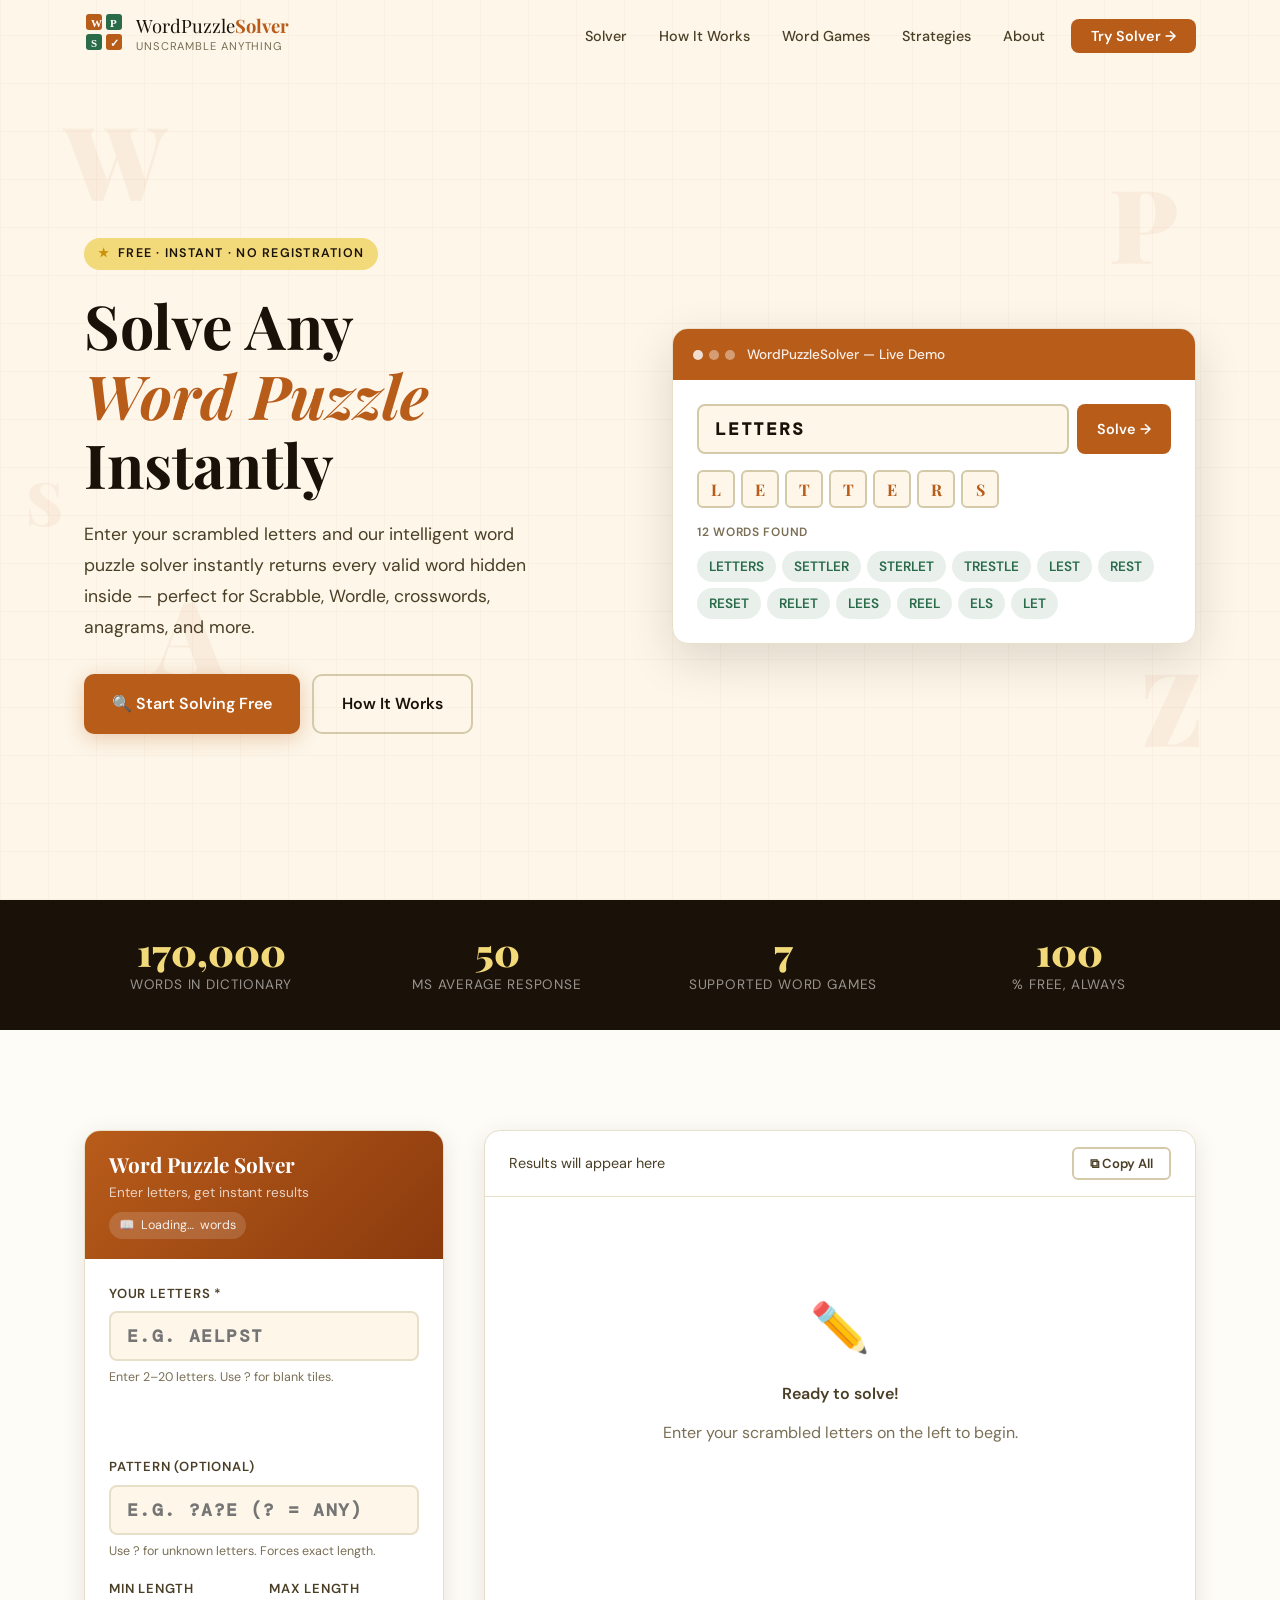
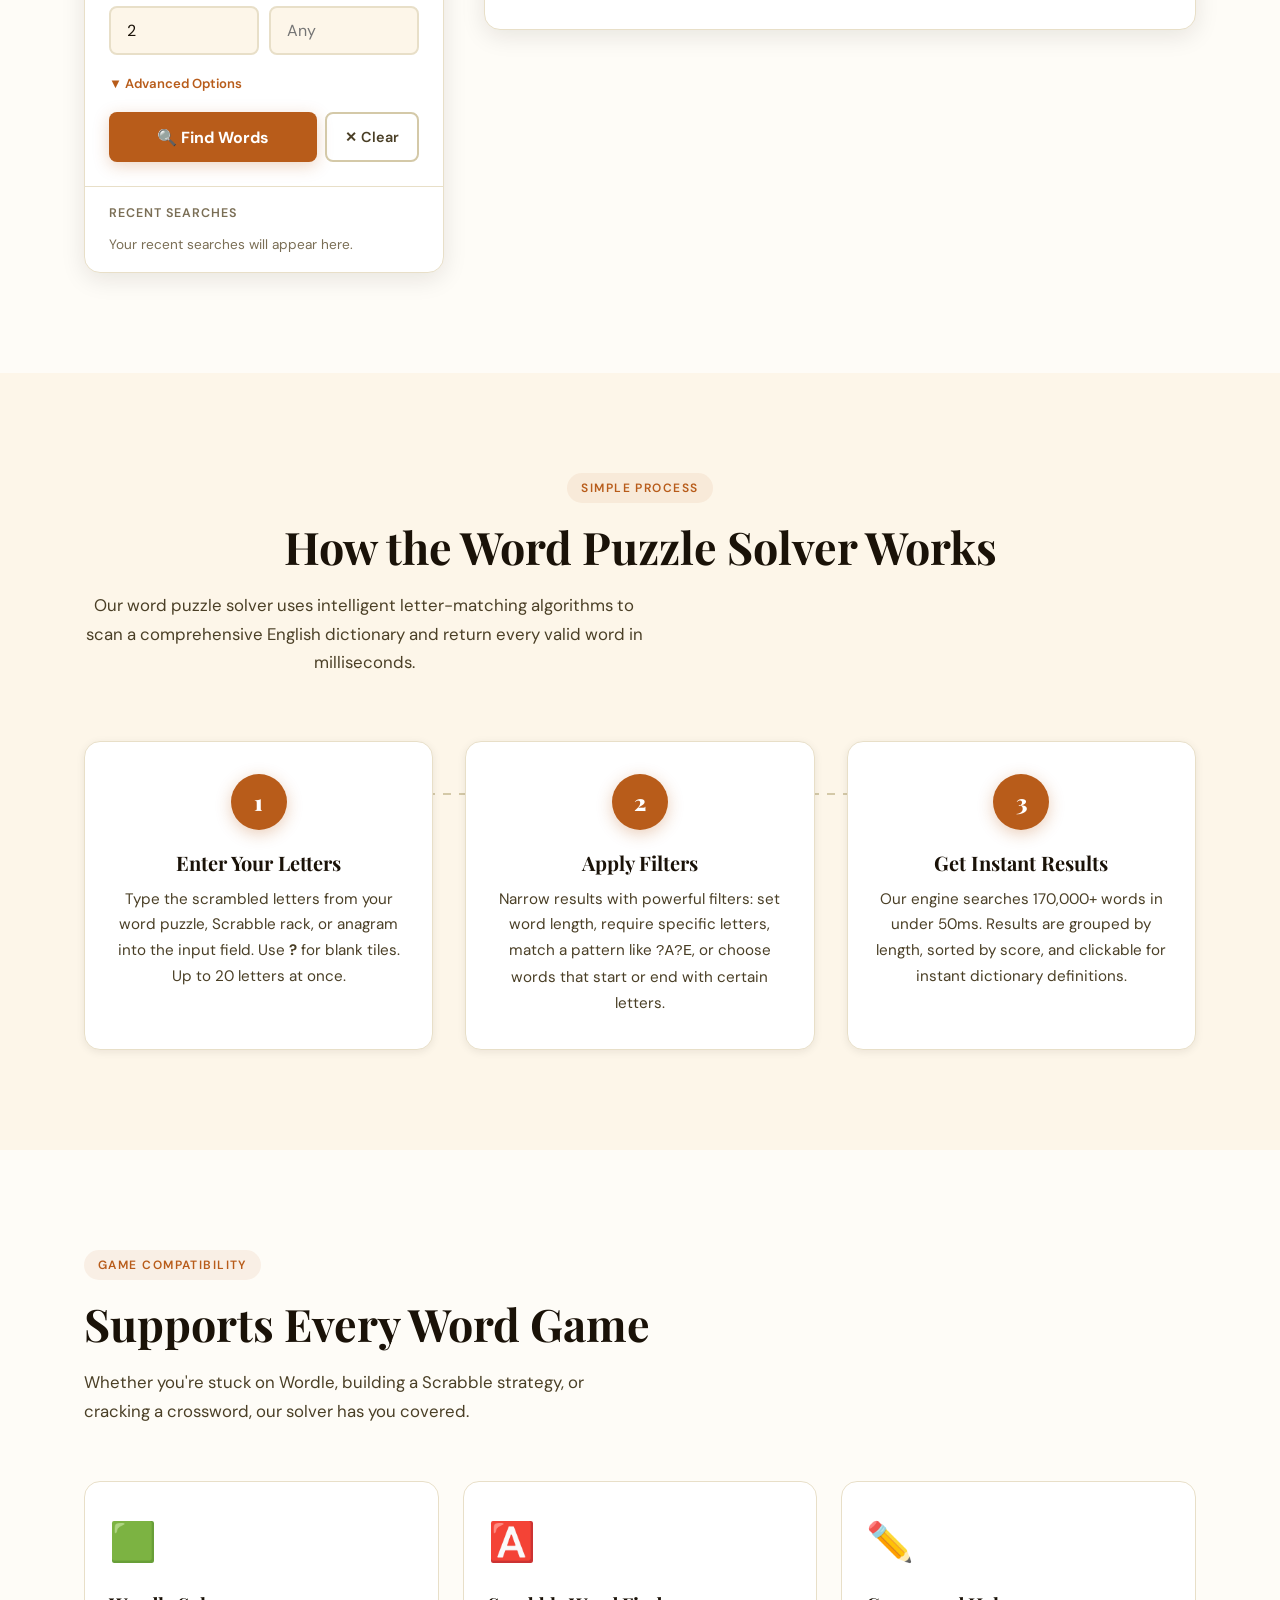
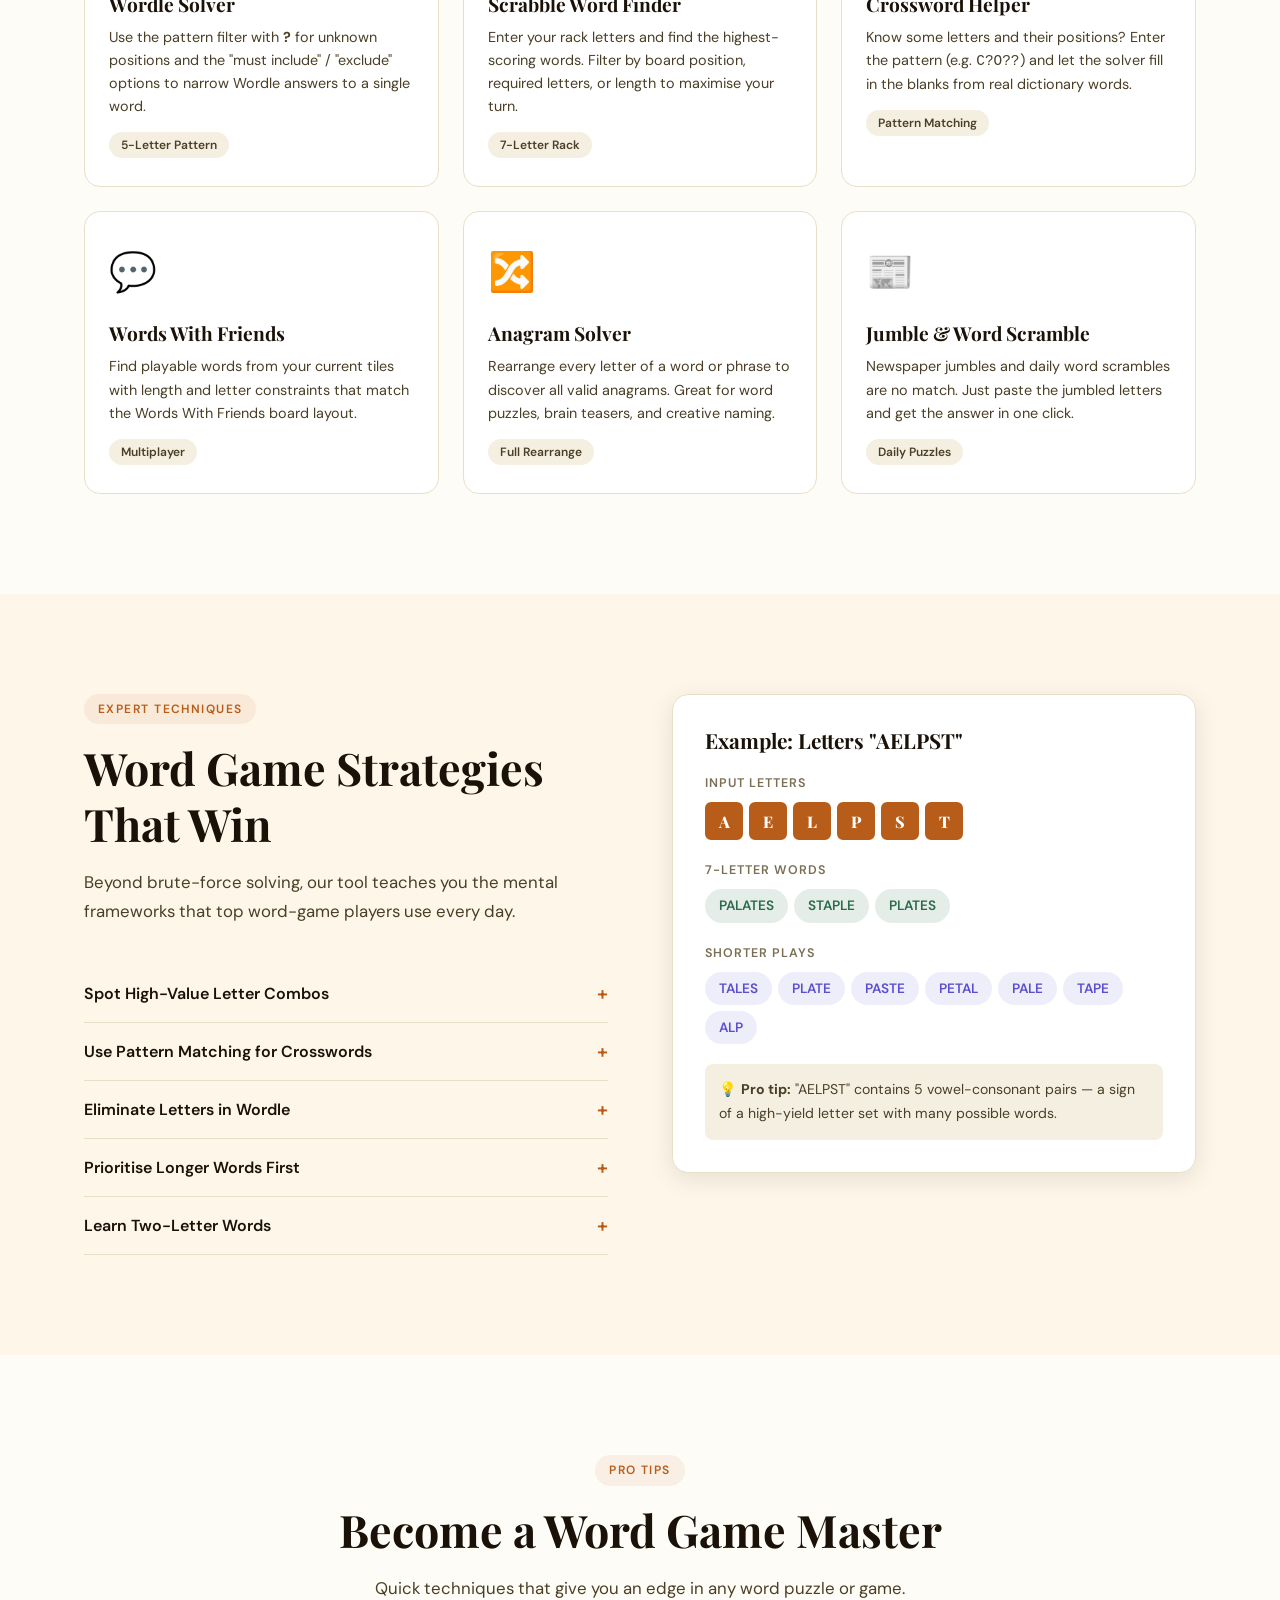
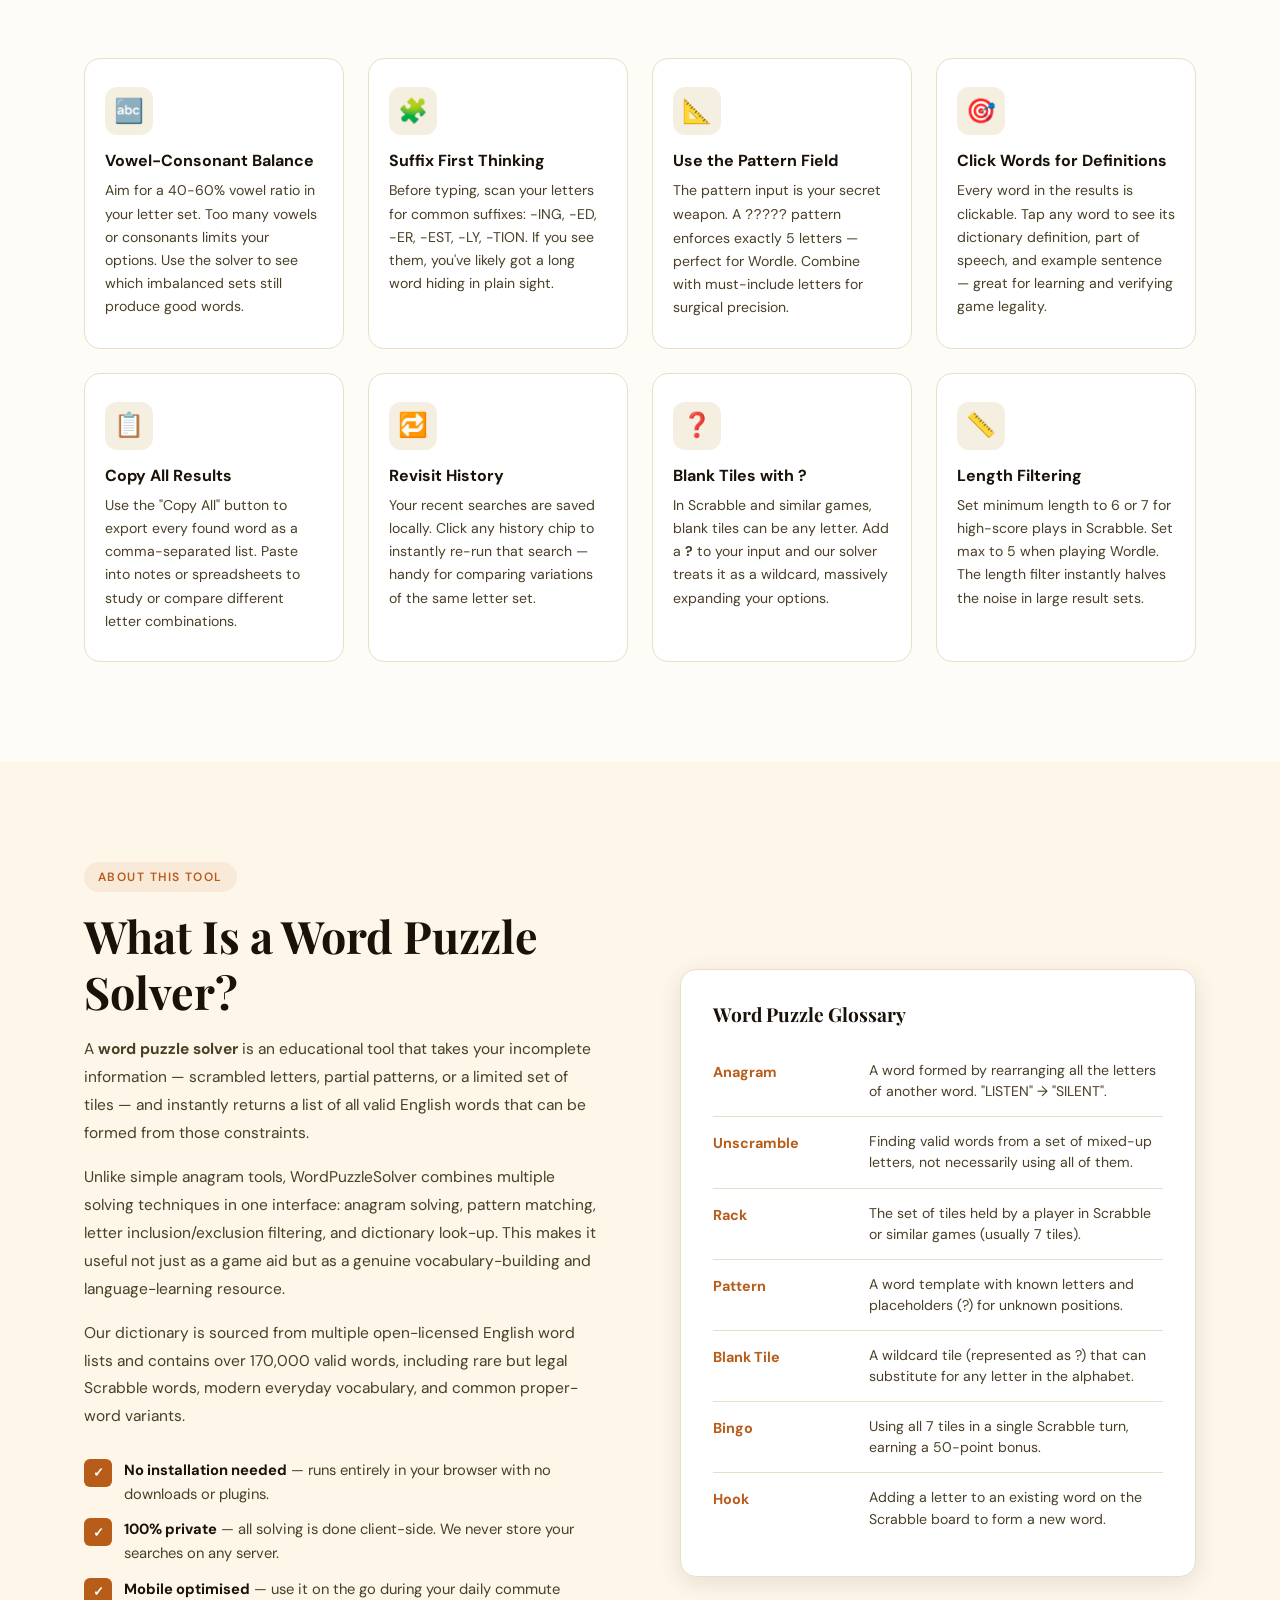
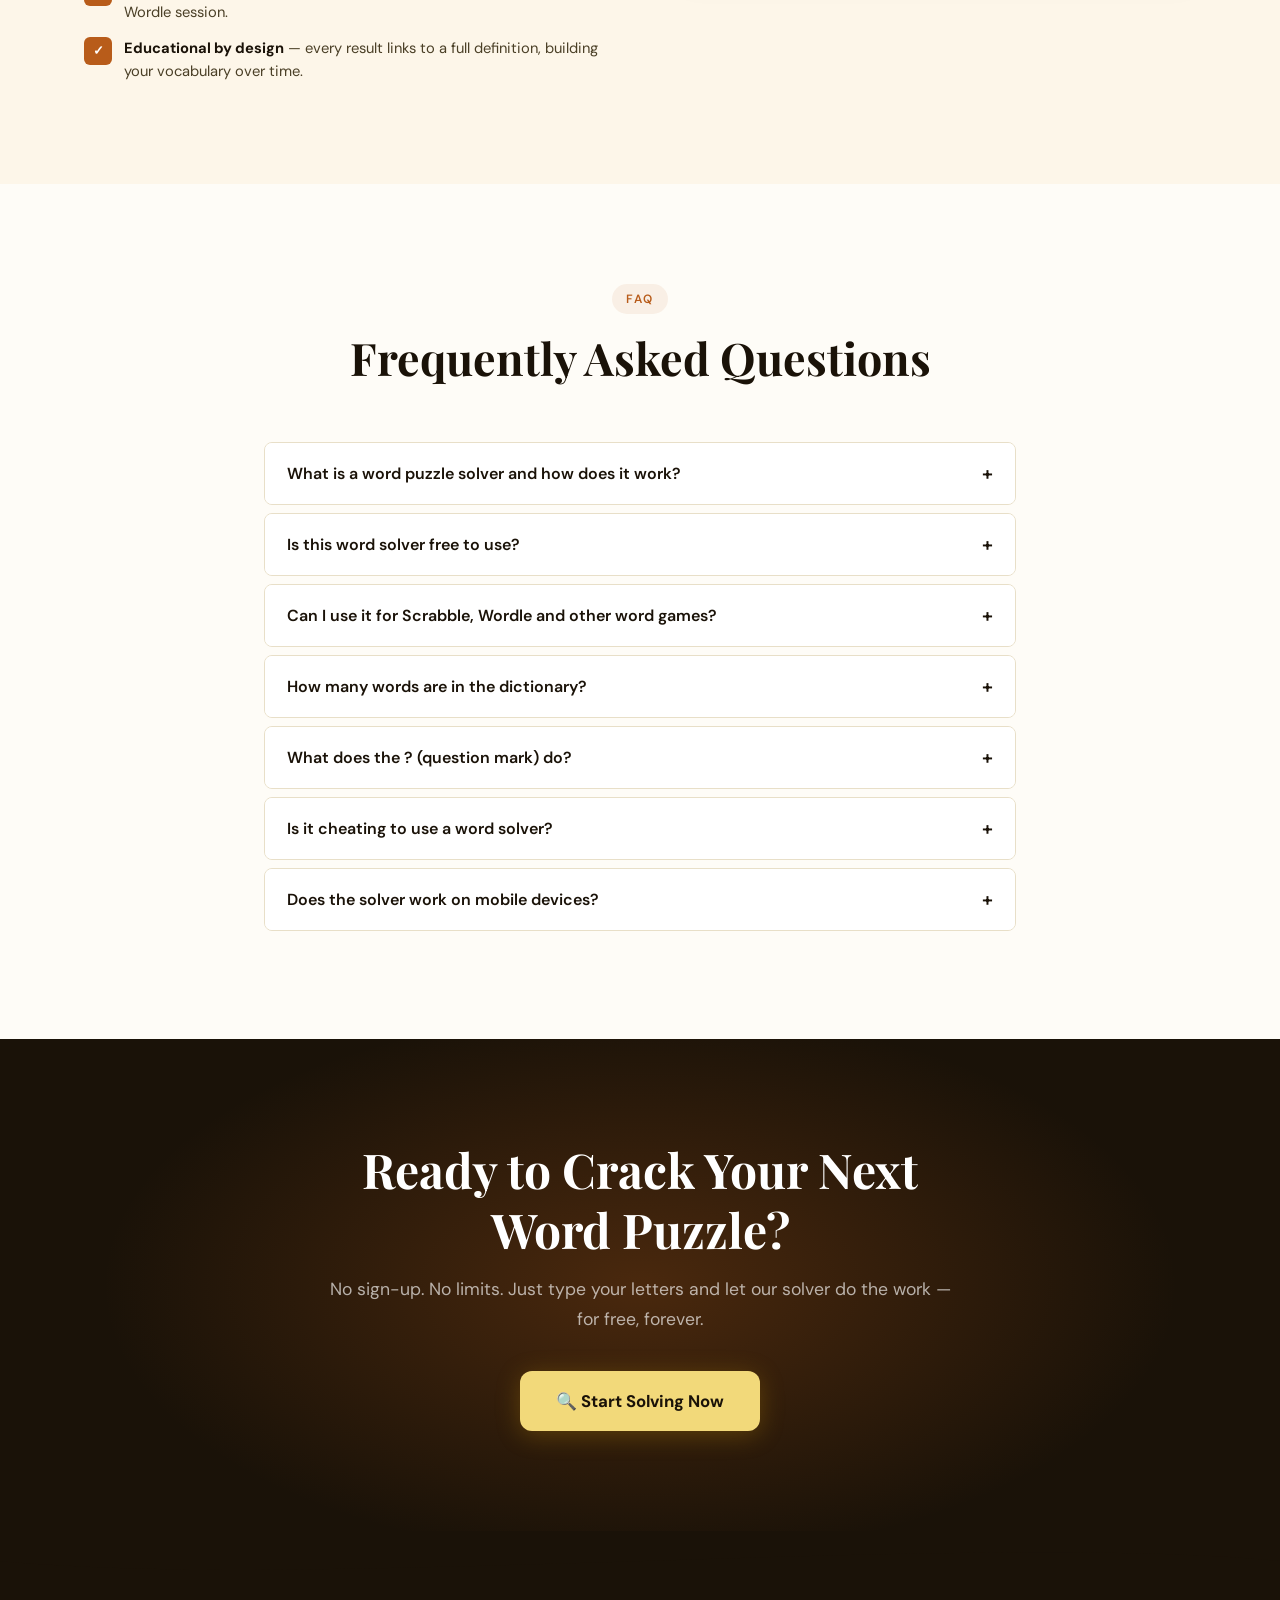
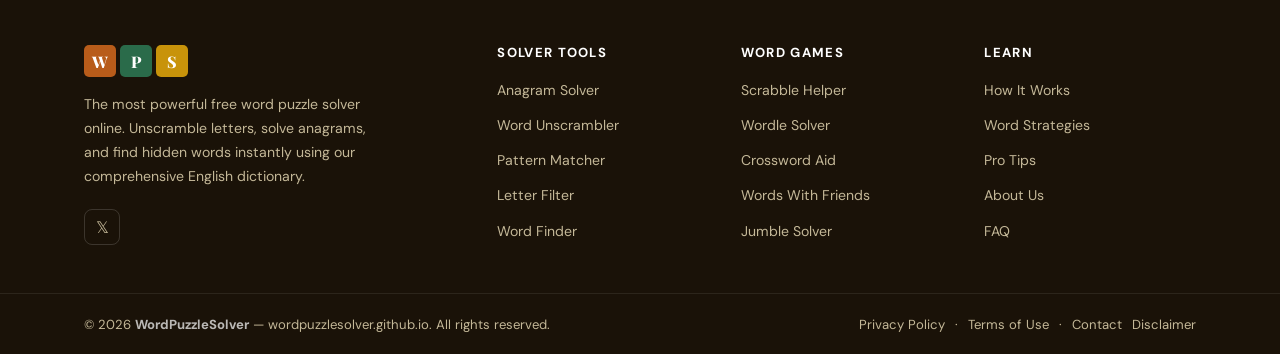
==== commit ff6b185a: "Update index.html" ====
--- a/index.html
+++ b/index.html
@@ -6,7 +6,7 @@
   <meta http-equiv="X-UA-Compatible" content="IE=edge" />
 
   <!-- SEO Meta Tags -->
-  <title>Word Puzzle Solver — Free Anagram Solver & Word Unscrambler | WordPuzzleSolver</title>
+  <title>Word Puzzle Solver — Word Unscrambler | WordPuzzleSolver</title>
   <meta name="description" content="Free word puzzle solver: unscramble letters, solve anagrams, find words for Scrabble, Wordle, crosswords & more. Instant results from 170,000+ word dictionary." />
   <meta name="keywords" content="word puzzle solver, anagram solver, word unscrambler, scrabble word finder, wordle solver, crossword helper, scrambled letters, word game cheat, find words from letters" />
   <meta name="author" content="WordPuzzleSolver" />
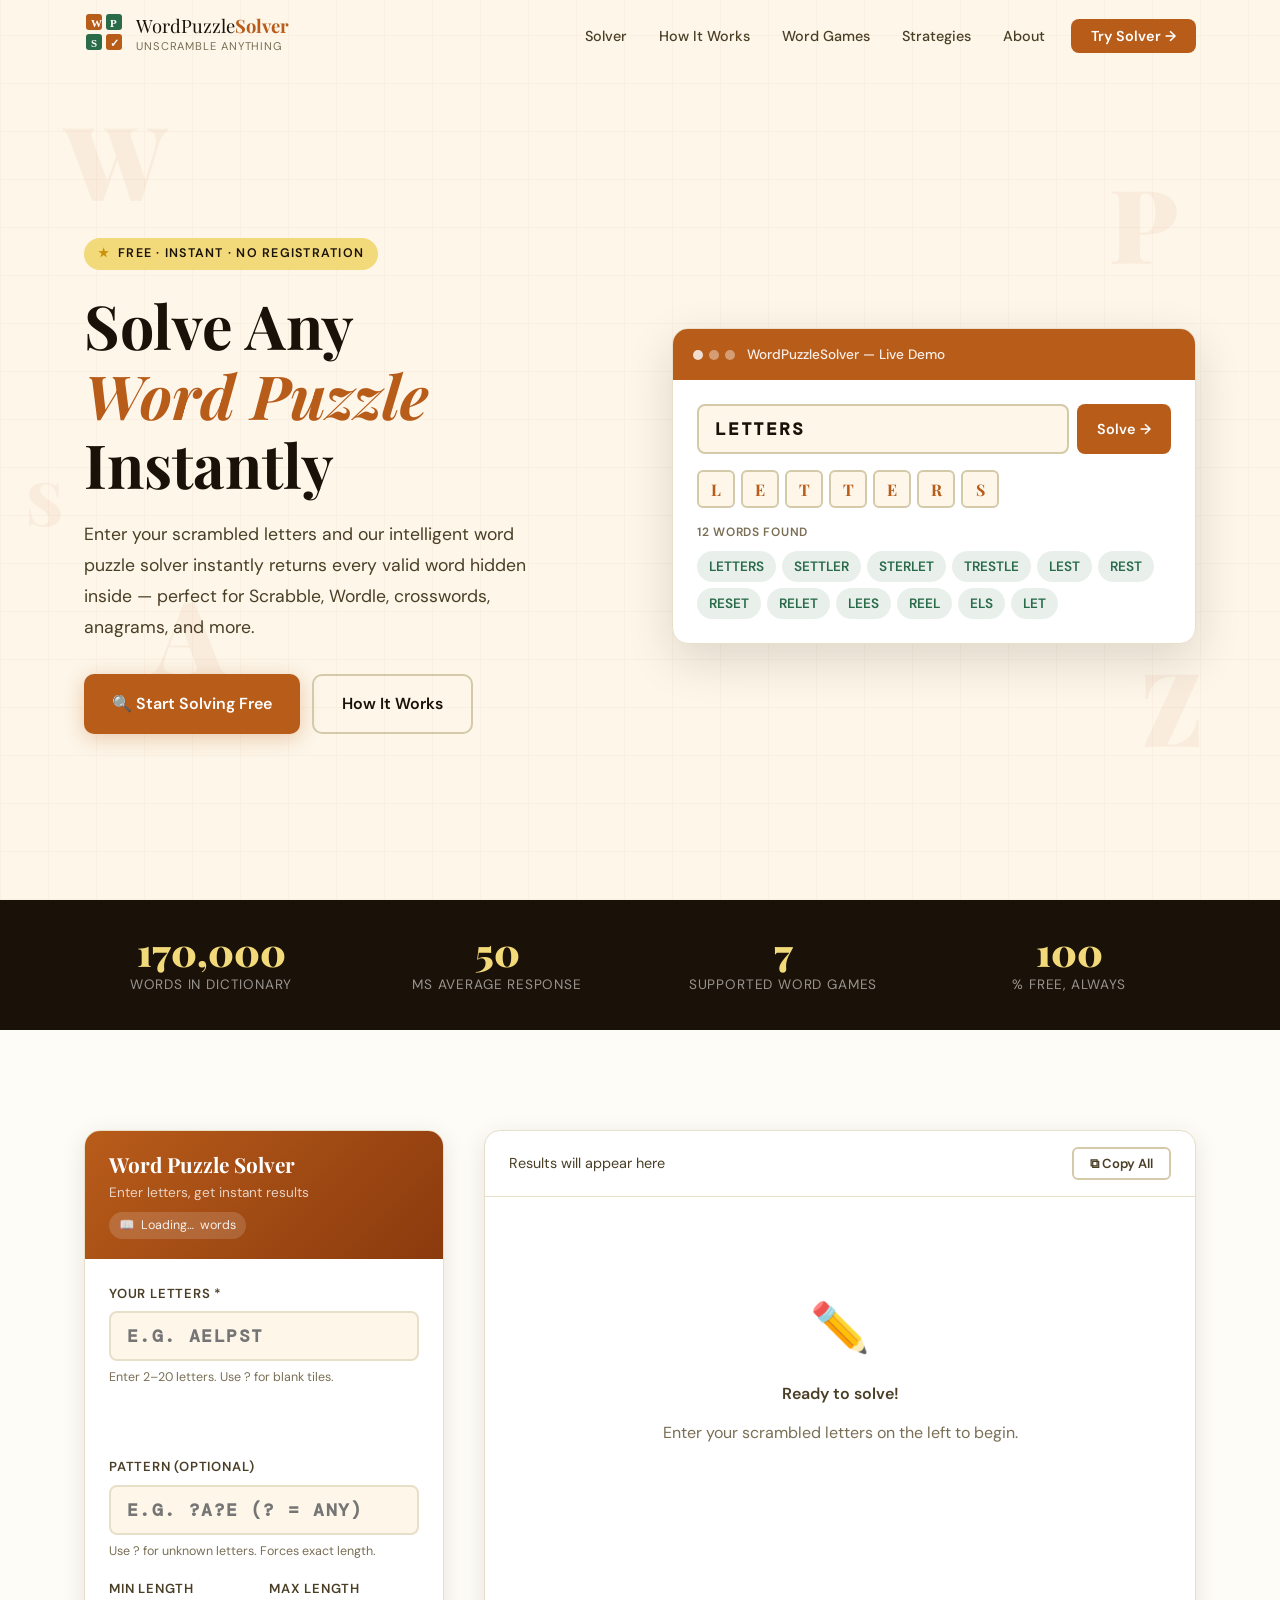
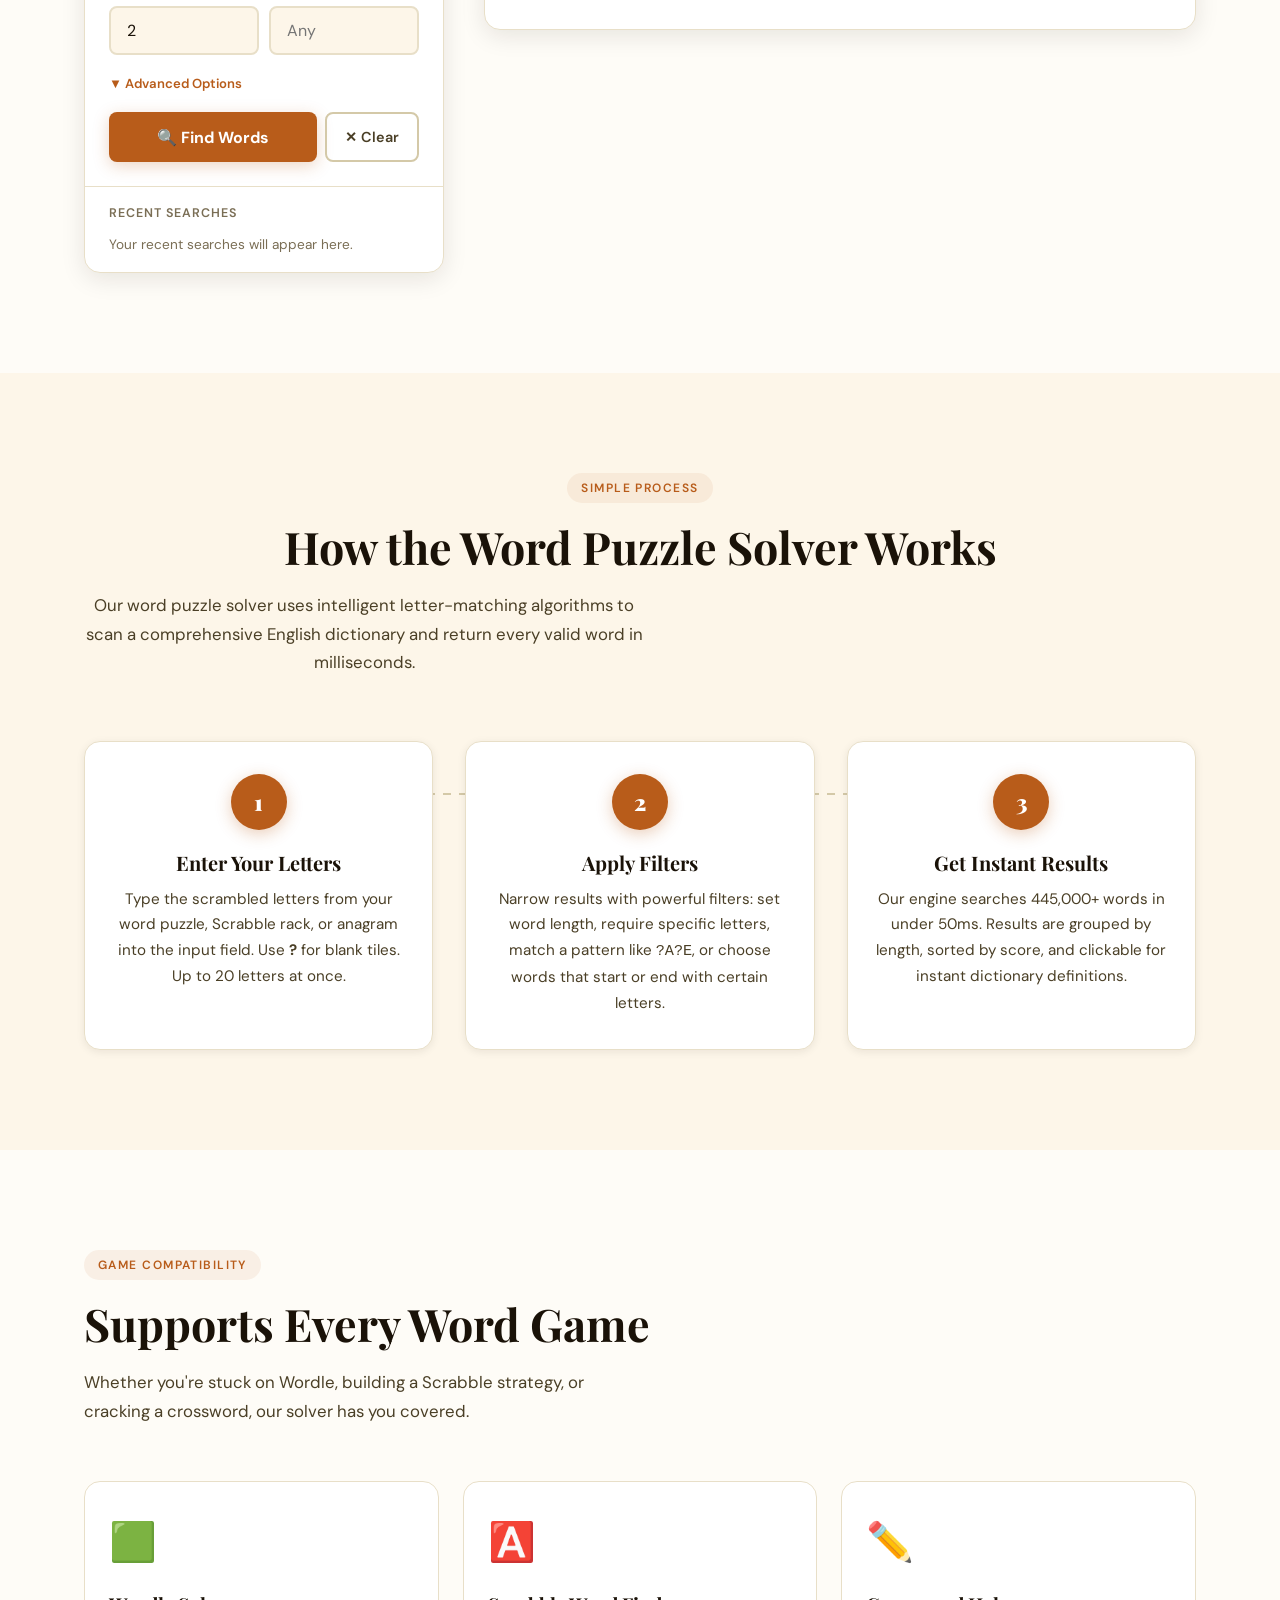
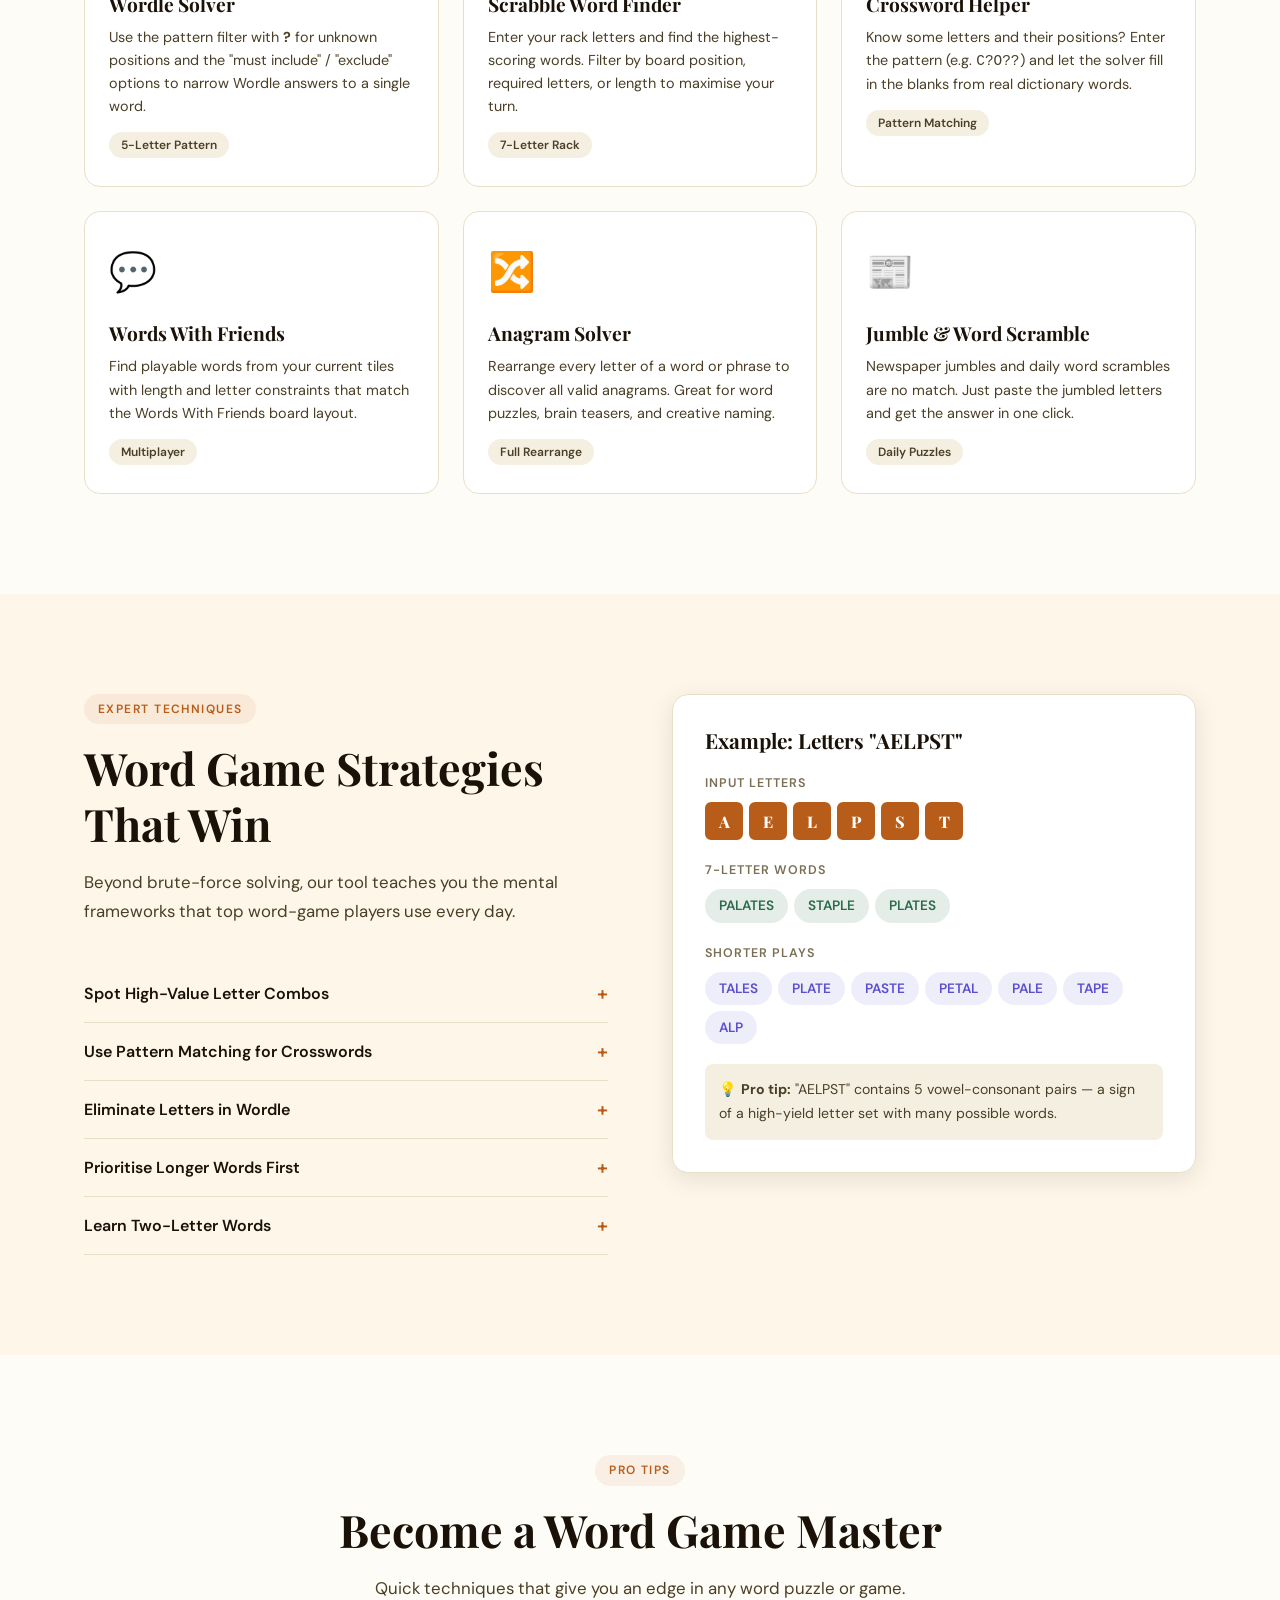
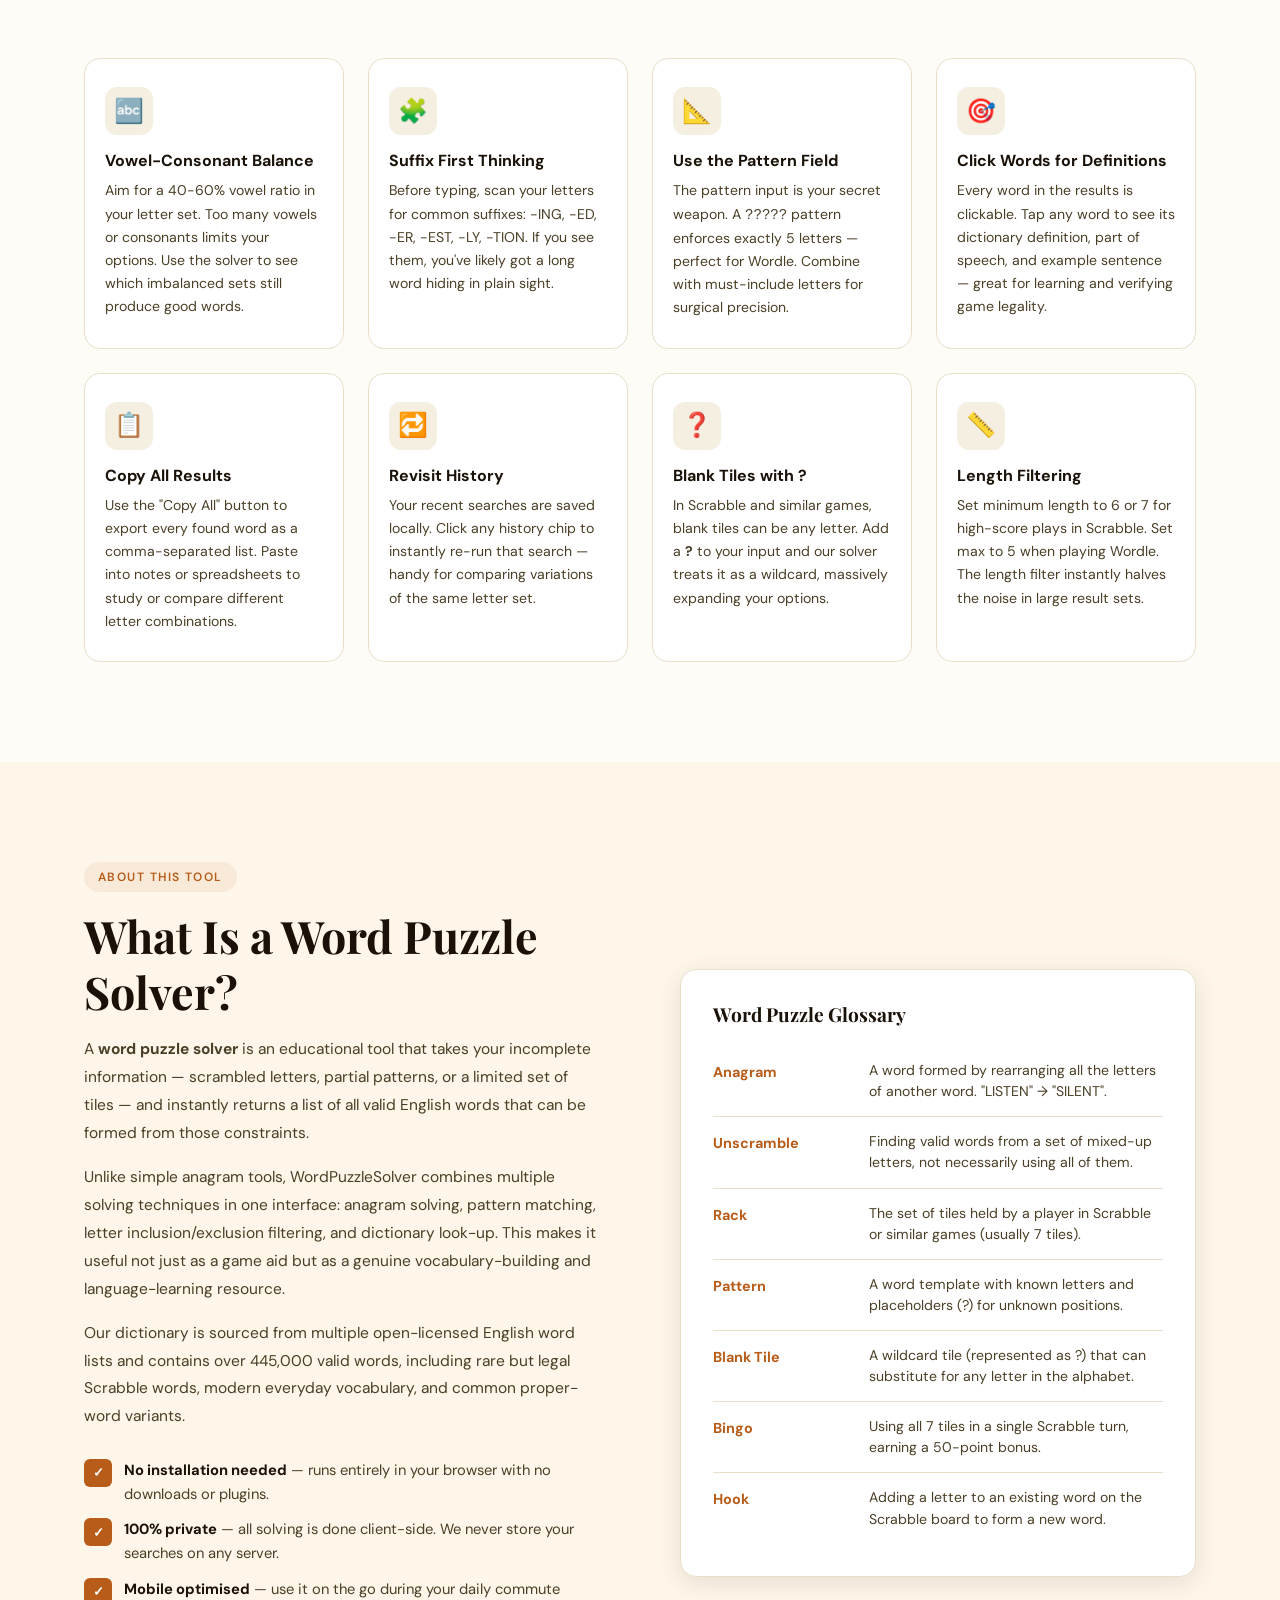
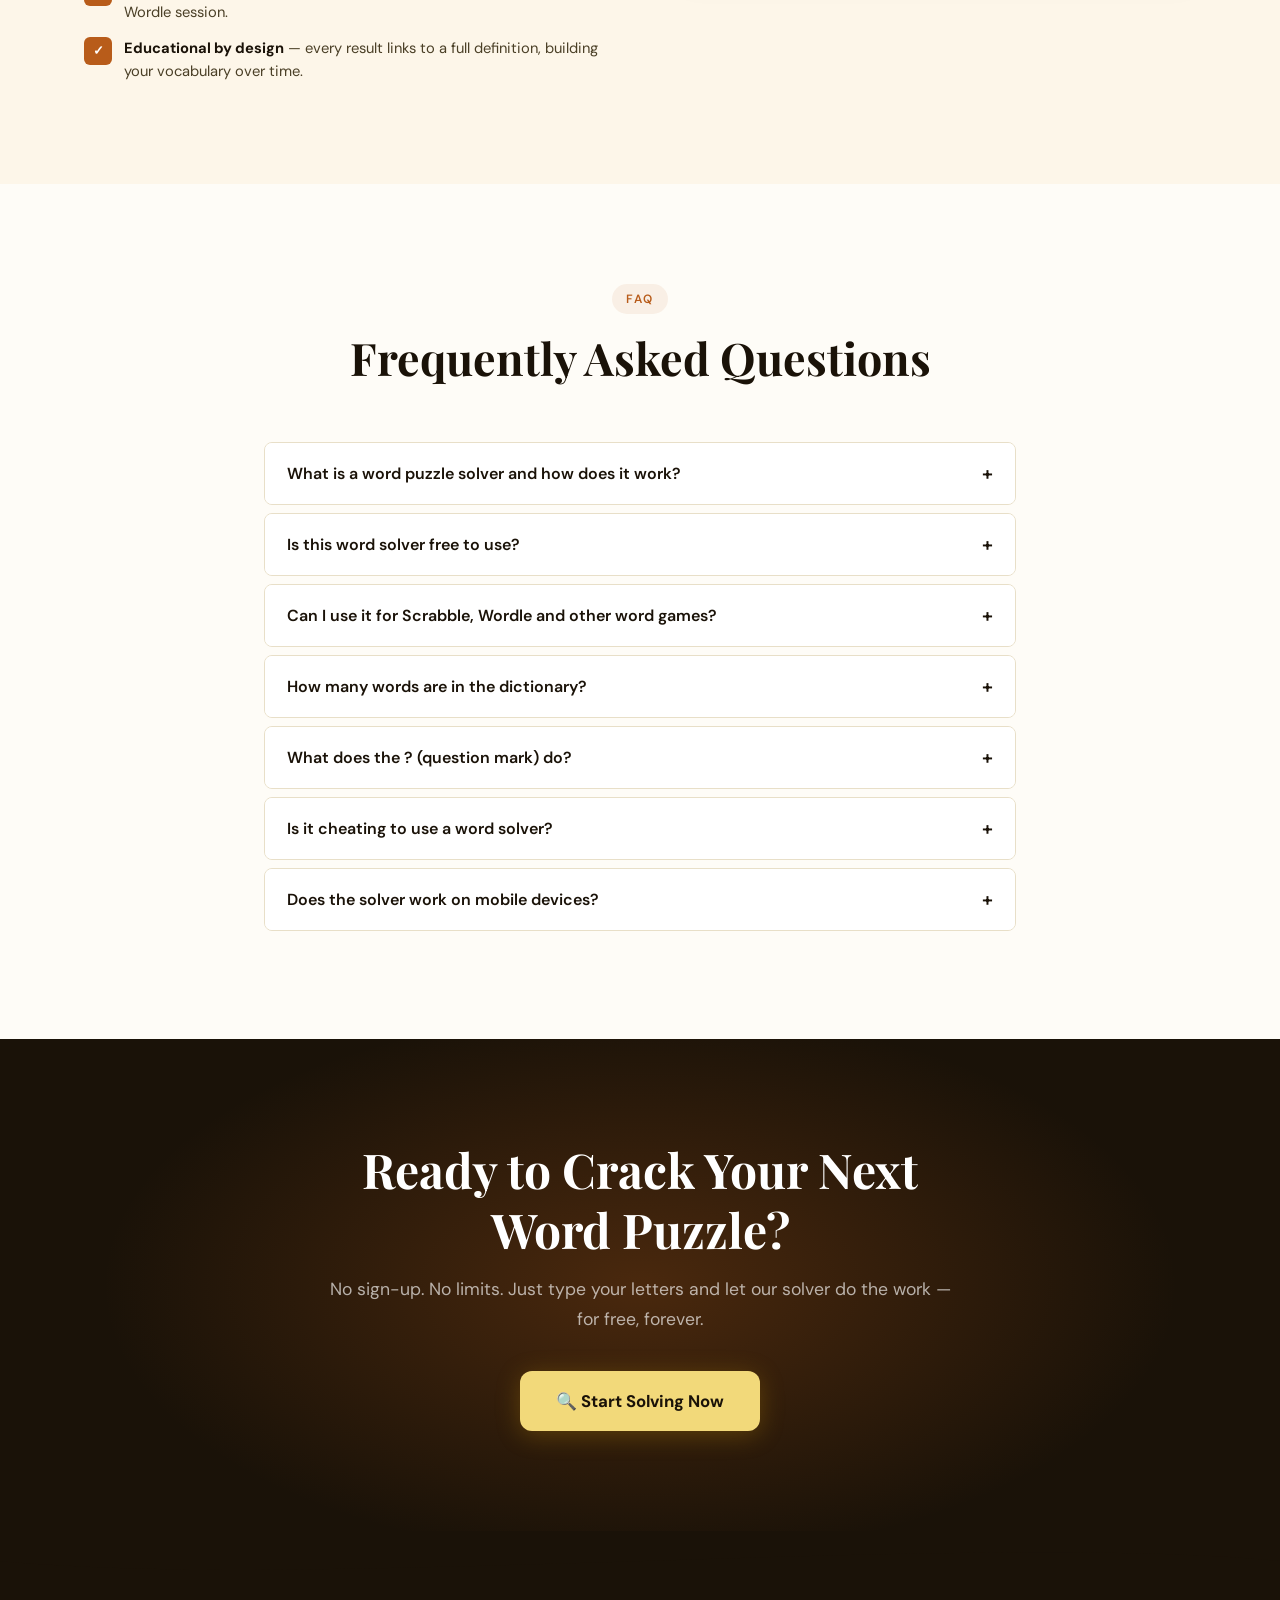
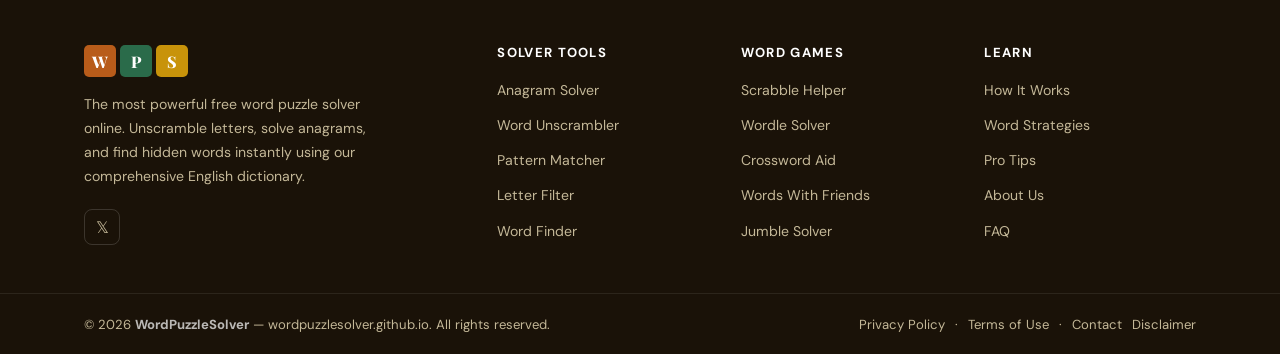
==== commit 23027325: "Update index.html" ====
--- a/index.html
+++ b/index.html
@@ -7,7 +7,7 @@
 
   <!-- SEO Meta Tags -->
   <title>Word Puzzle Solver — Word Unscrambler | WordPuzzleSolver</title>
-  <meta name="description" content="Free word puzzle solver: unscramble letters, solve anagrams, find words for Scrabble, Wordle, crosswords & more. Instant results from 170,000+ word dictionary." />
+  <meta name="description" content="Free word puzzle solver: unscramble letters, solve anagrams, find words for Scrabble, Wordle, crosswords & more. Instant results from 445,000+ word dictionary." />
   <meta name="keywords" content="word puzzle solver, anagram solver, word unscrambler, scrabble word finder, wordle solver, crossword helper, scrambled letters, word game cheat, find words from letters" />
   <meta name="author" content="WordPuzzleSolver" />
   <link rel="canonical" href="https://wordpuzzlesolver.github.io/" />
@@ -179,7 +179,7 @@
     <section id="stats-bar" aria-label="Site statistics">
       <div class="stats-grid">
         <div class="stat-item reveal">
-          <span class="stat-number" data-target="170000" id="wordCount">170,000</span>
+          <span class="stat-number" data-target="170000" id="wordCount">445,000</span>
           <span class="stat-label">Words in Dictionary</span>
         </div>
         <div class="stat-item reveal reveal-delay-1">
@@ -333,7 +333,7 @@
           <div class="step-card reveal reveal-delay-2">
             <div class="step-number" aria-hidden="true">3</div>
             <h3>Get Instant Results</h3>
-            <p>Our engine searches 170,000+ words in under 50ms. Results are grouped by length, sorted by score, and clickable for instant dictionary definitions.</p>
+            <p>Our engine searches 445,000+ words in under 50ms. Results are grouped by length, sorted by score, and clickable for instant dictionary definitions.</p>
           </div>
         </div>
       </div>
@@ -552,7 +552,7 @@
             <h2 class="section-title" id="aboutHeading">What Is a Word Puzzle Solver?</h2>
             <p>A <strong>word puzzle solver</strong> is an educational tool that takes your incomplete information — scrambled letters, partial patterns, or a limited set of tiles — and instantly returns a list of all valid English words that can be formed from those constraints.</p>
             <p>Unlike simple anagram tools, WordPuzzleSolver combines multiple solving techniques in one interface: anagram solving, pattern matching, letter inclusion/exclusion filtering, and dictionary look-up. This makes it useful not just as a game aid but as a genuine vocabulary-building and language-learning resource.</p>
-            <p>Our dictionary is sourced from multiple open-licensed English word lists and contains over 170,000 valid words, including rare but legal Scrabble words, modern everyday vocabulary, and common proper-word variants.</p>
+            <p>Our dictionary is sourced from multiple open-licensed English word lists and contains over 445,000 valid words, including rare but legal Scrabble words, modern everyday vocabulary, and common proper-word variants.</p>
             <div class="about-features">
               <div class="about-feature">
                 <div class="af-icon" aria-hidden="true">✓</div>
@@ -652,7 +652,7 @@
               <span class="faq-icon" aria-hidden="true">+</span>
             </button>
             <div class="faq-answer" id="faq4">
-              Our dictionary contains 170,000+ English words compiled from multiple open-licensed word lists. It includes everyday vocabulary, academic terms, common Scrabble-legal words (like QI, ZA, AA), and modern terminology. The word list is periodically updated to reflect current language usage.
+              Our dictionary contains 445,000+ English words compiled from multiple open-licensed word lists. It includes everyday vocabulary, academic terms, common Scrabble-legal words (like QI, ZA, AA), and modern terminology. The word list is periodically updated to reflect current language usage.
             </div>
           </div>
           <div class="faq-item" role="listitem">
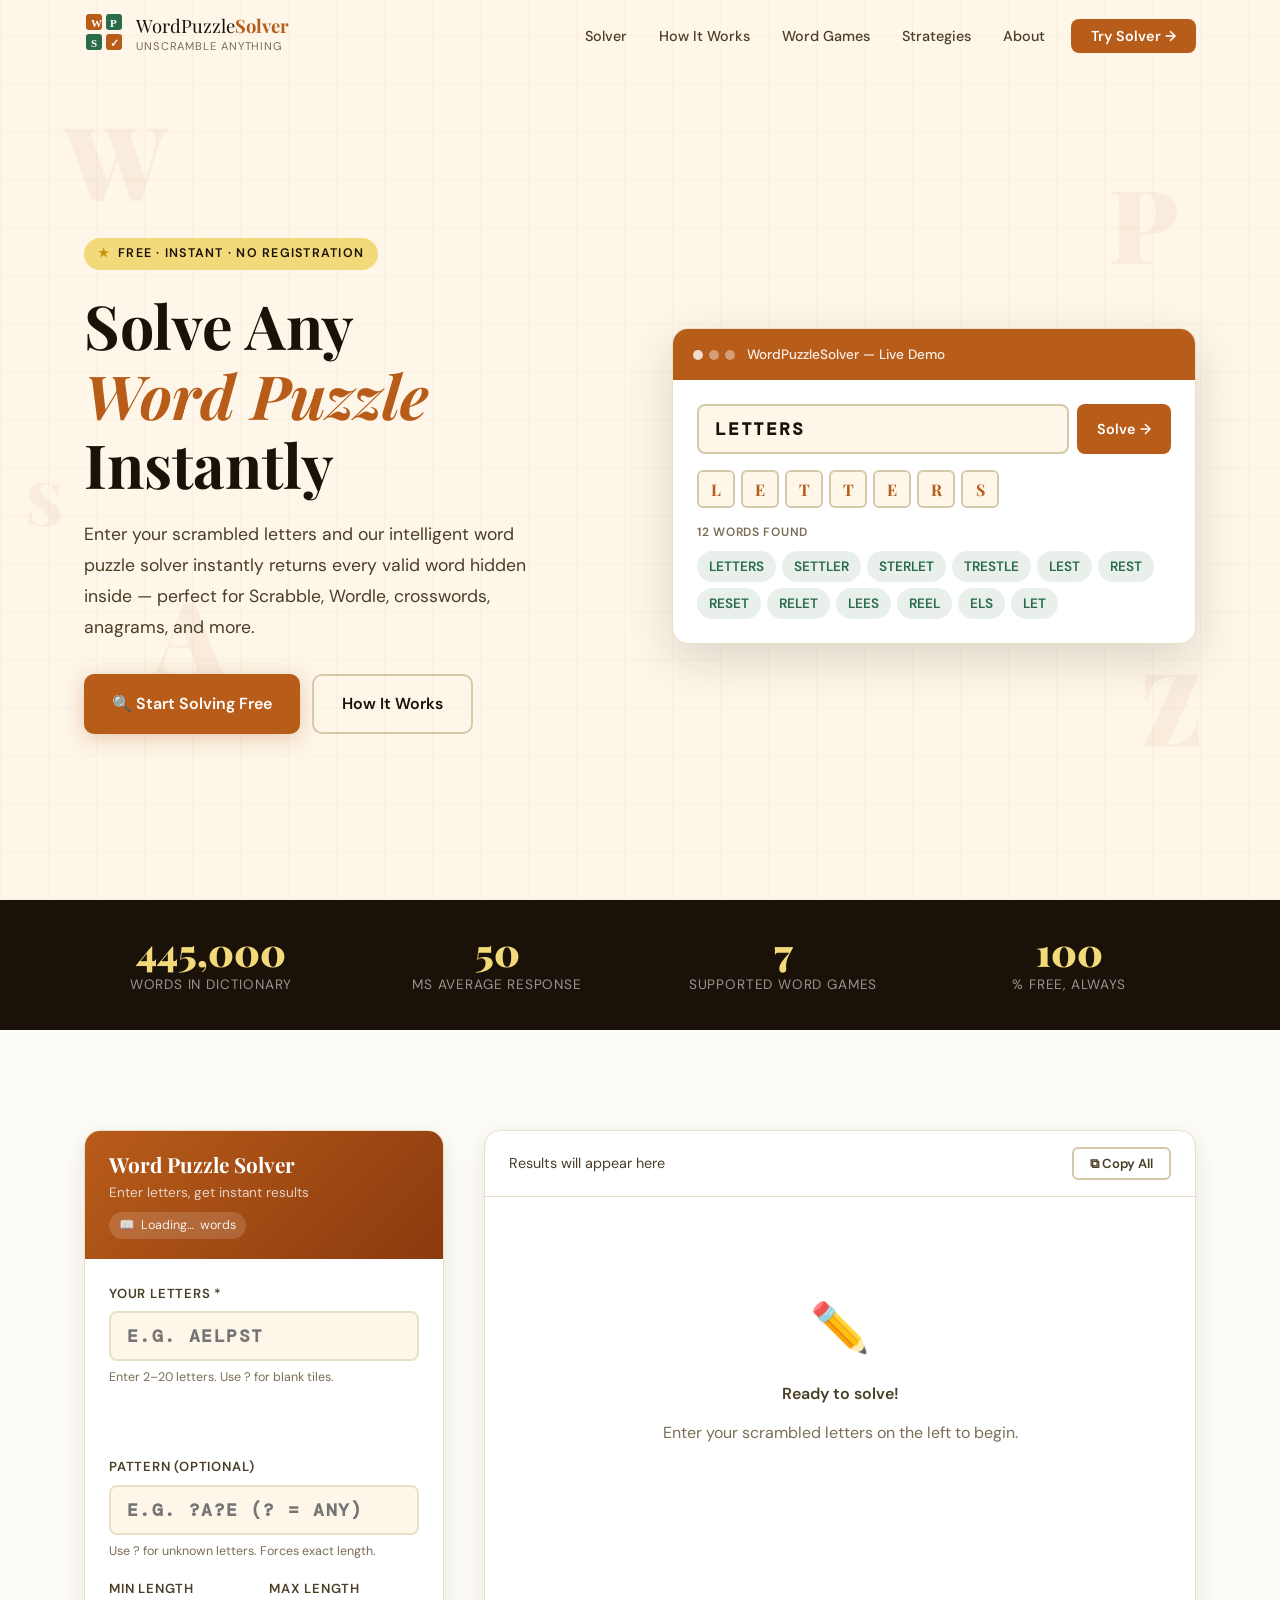
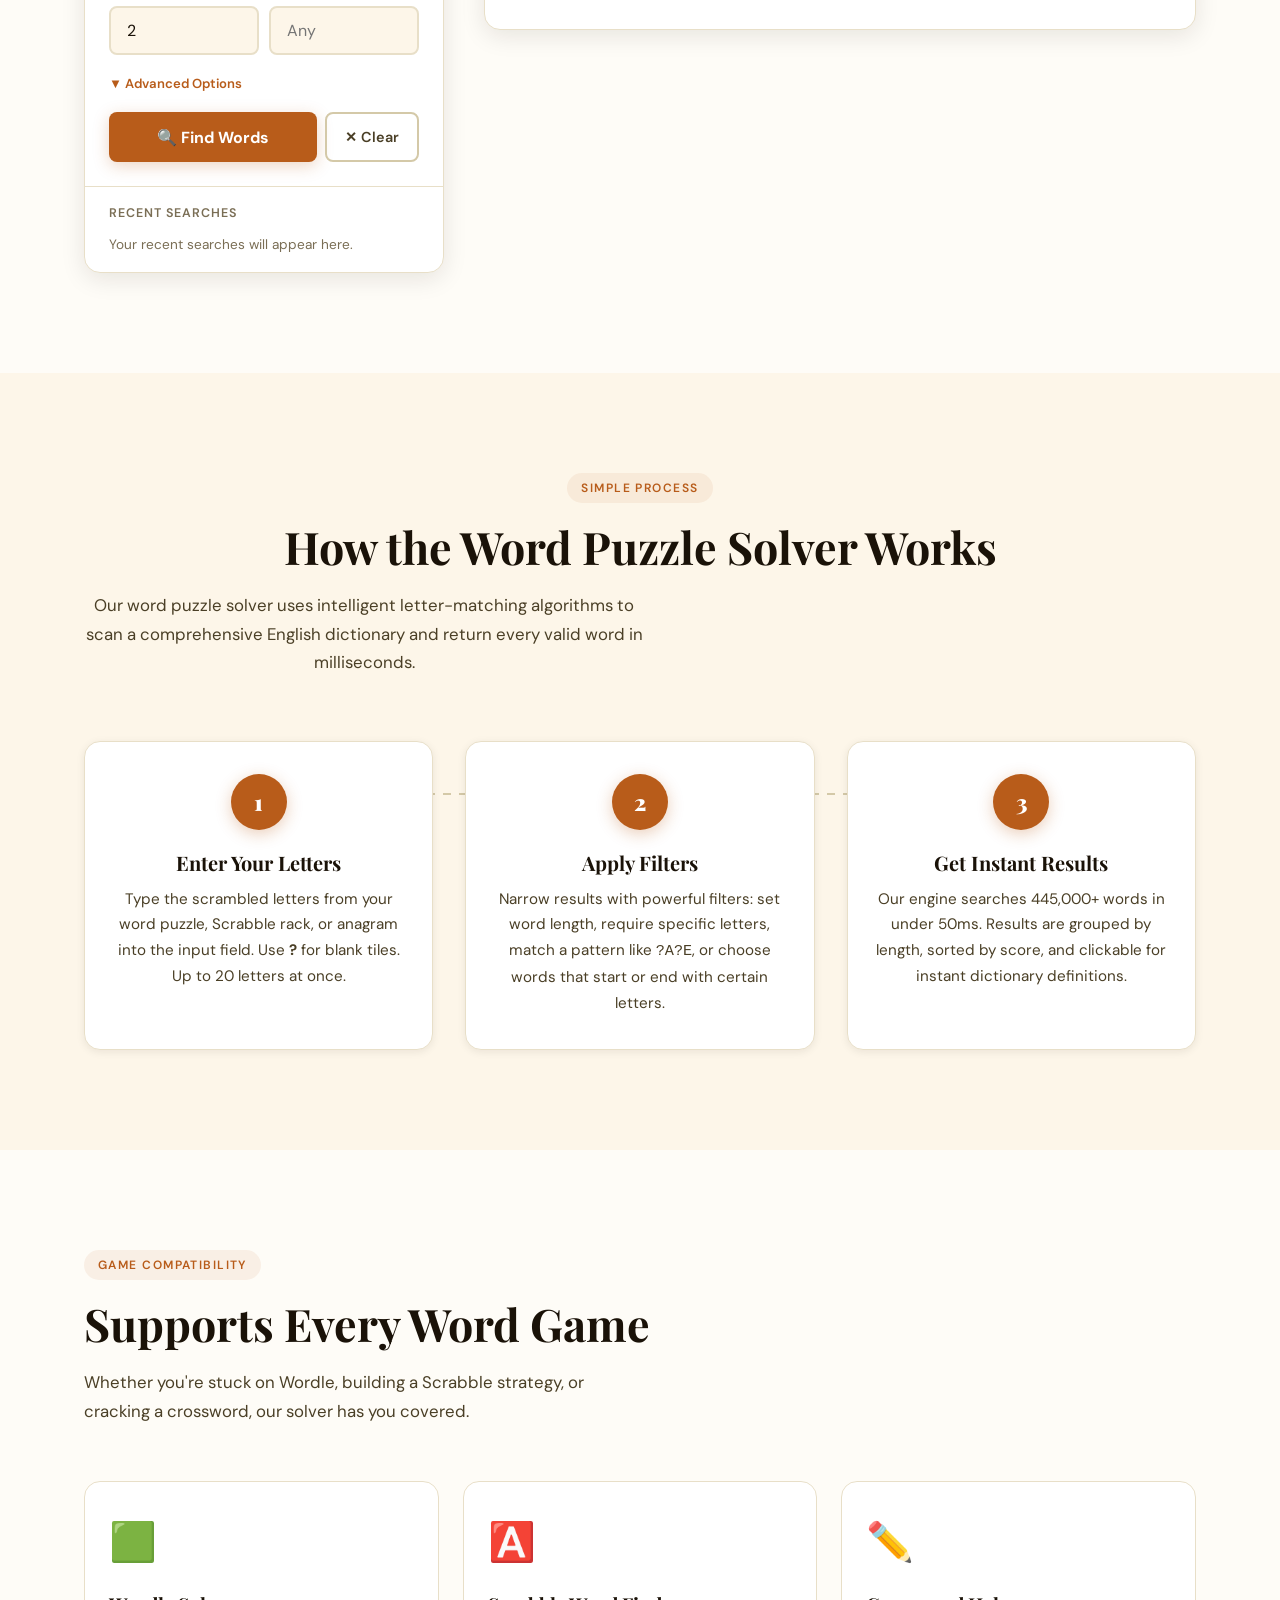
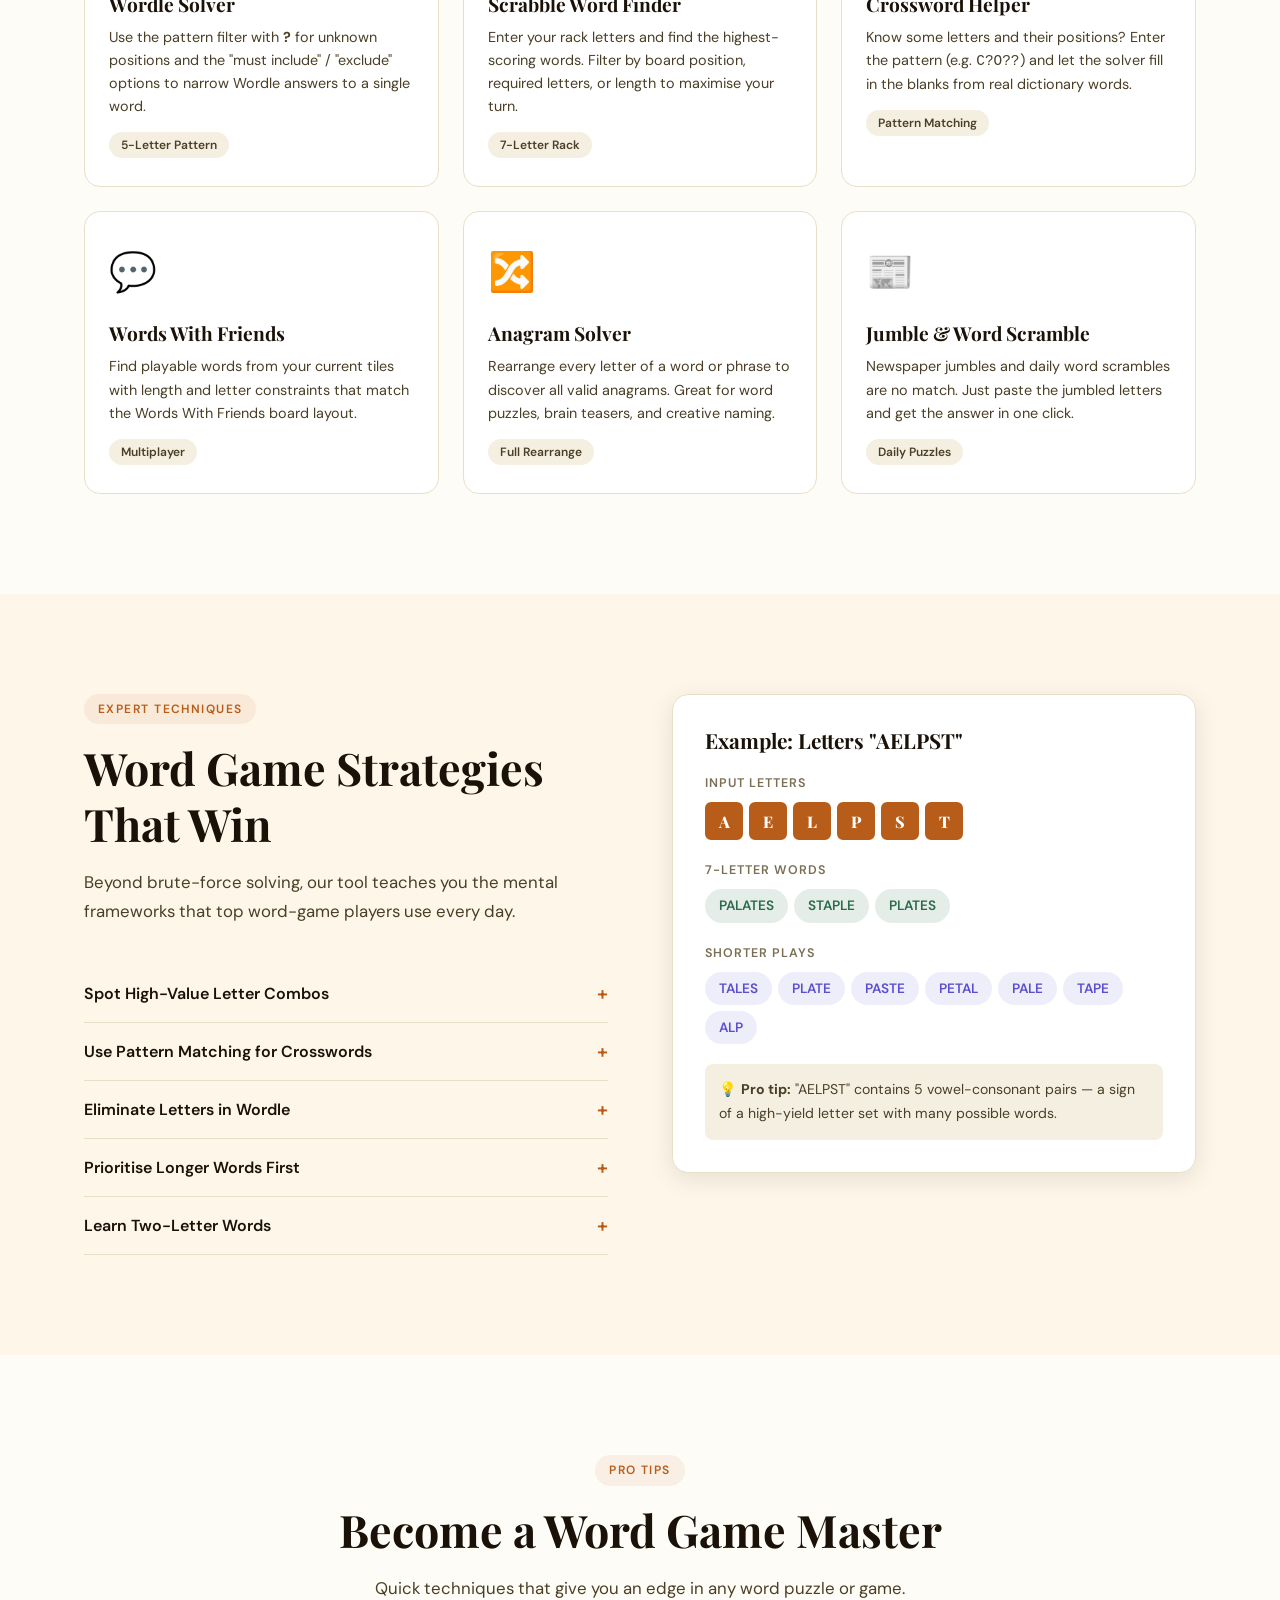
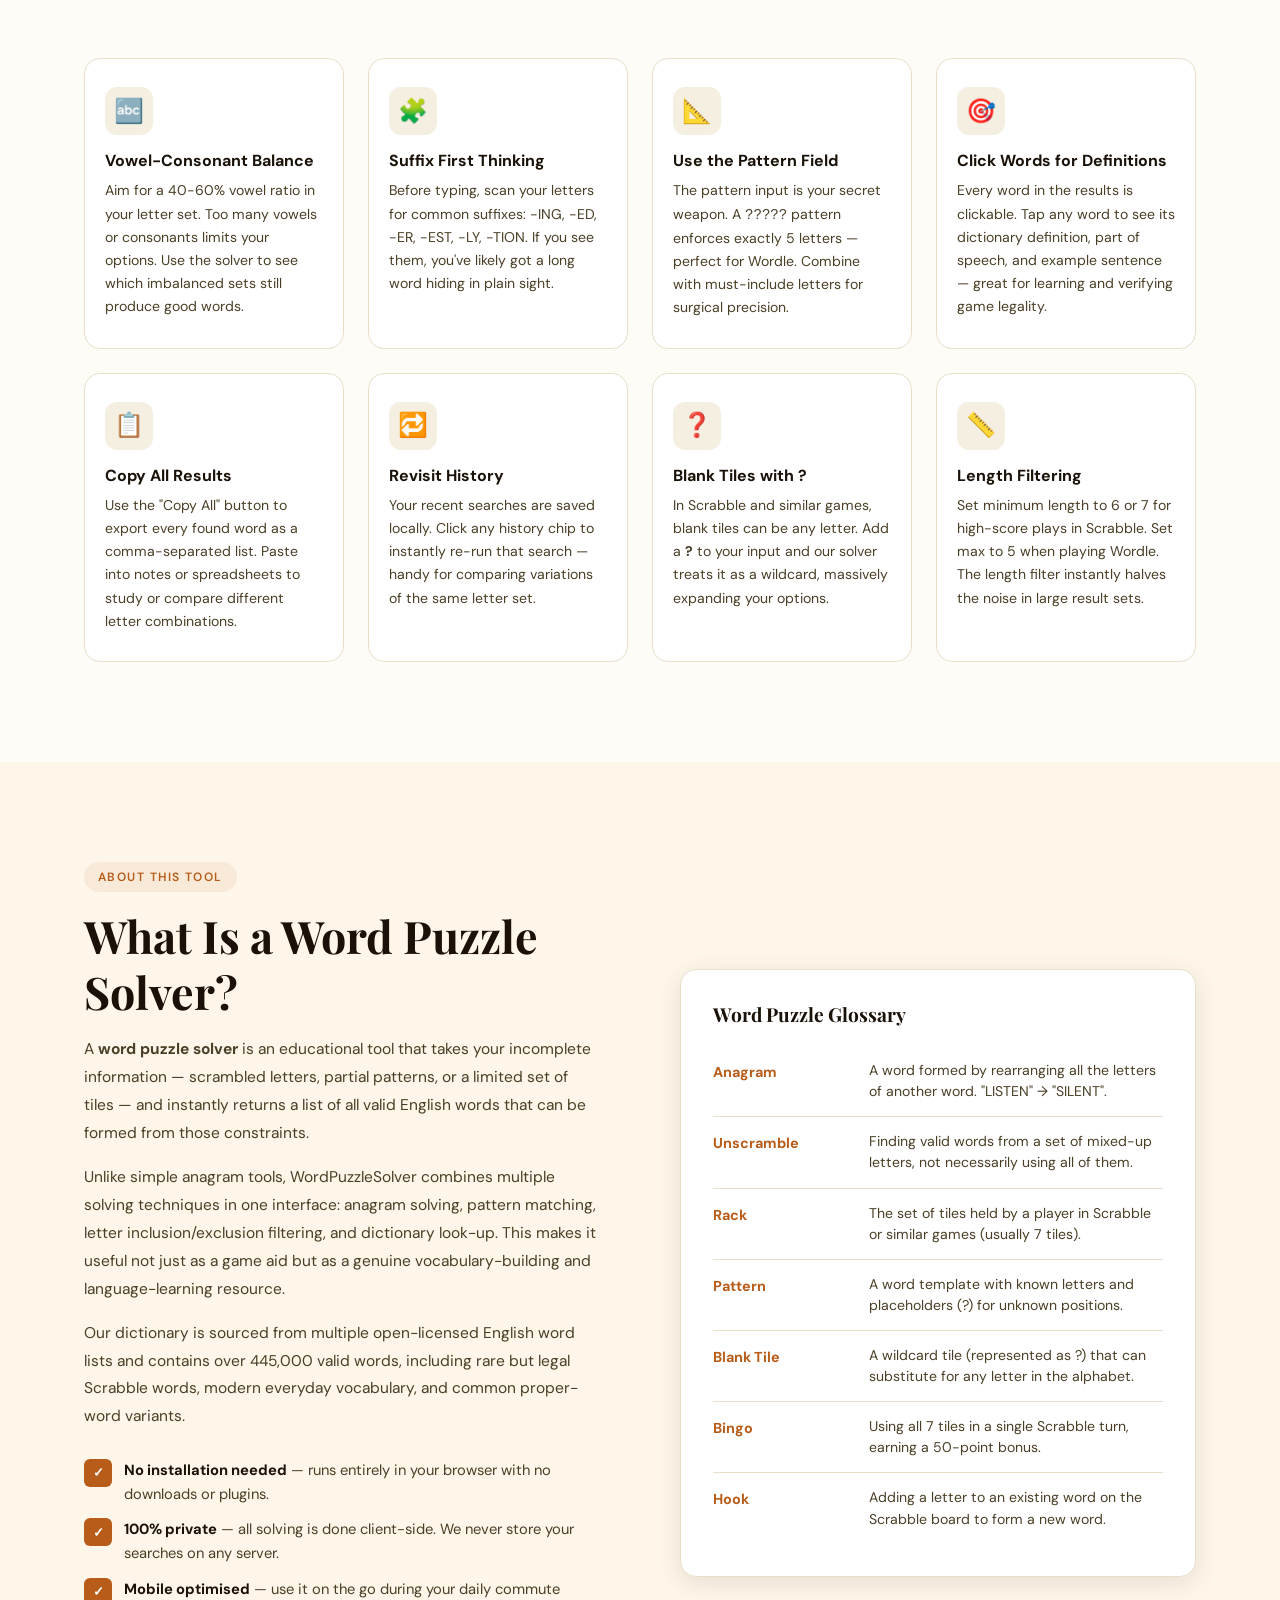
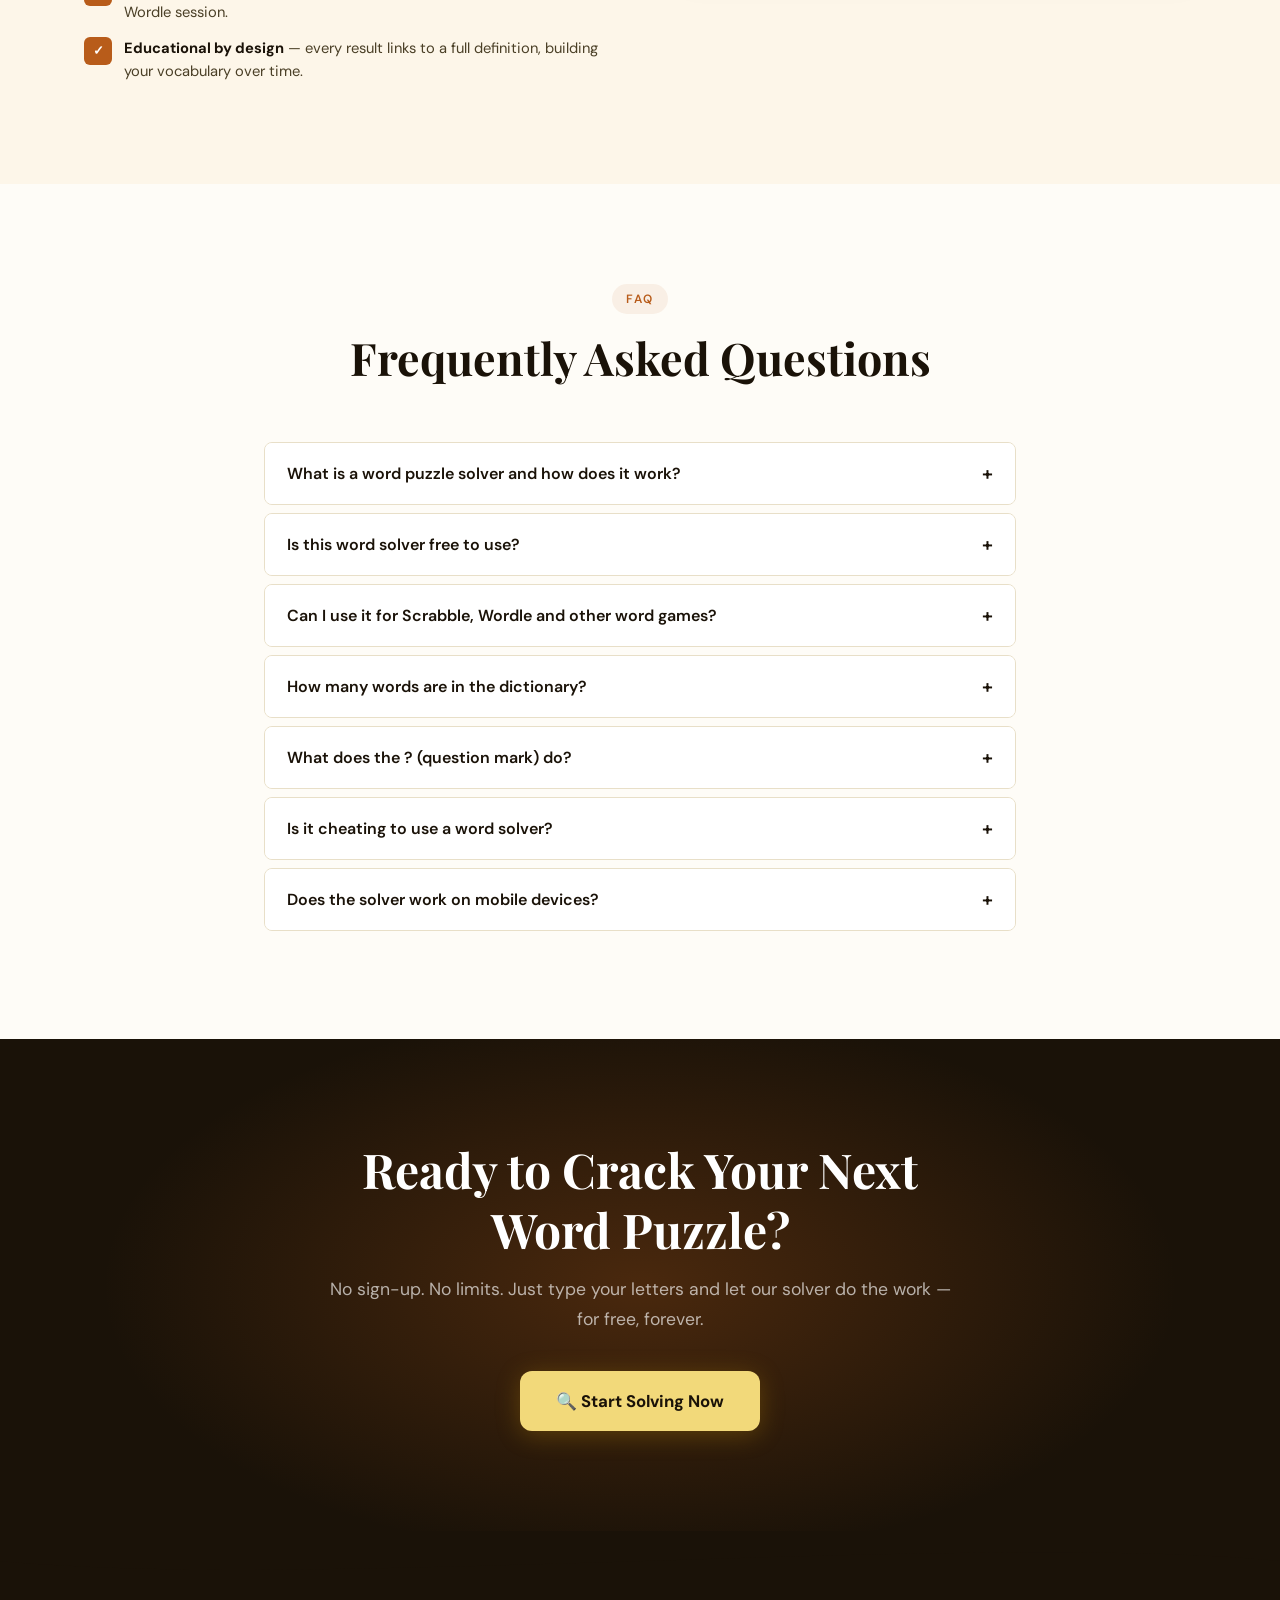
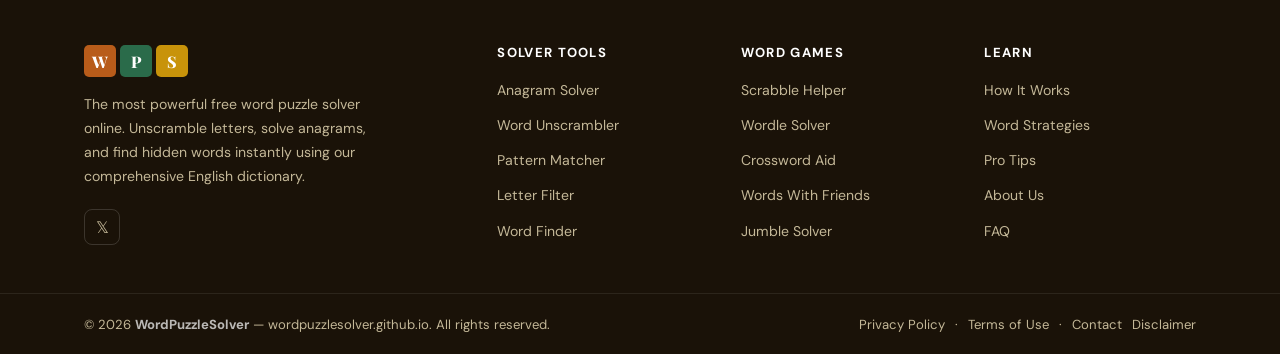
==== commit 1cf9bbfa: "Update index.html" ====
--- a/index.html
+++ b/index.html
@@ -1,6 +1,15 @@
 <!DOCTYPE html>
 <html lang="en">
 <head>
+  <!-- Google tag (gtag.js) -->
+<script async src="https://www.googletagmanager.com/gtag/js?id=G-J52W4418QL"></script>
+<script>
+  window.dataLayer = window.dataLayer || [];
+  function gtag(){dataLayer.push(arguments);}
+  gtag('js', new Date());
+
+  gtag('config', 'G-J52W4418QL');
+</script>
   <meta charset="UTF-8" />
   <meta name="viewport" content="width=device-width, initial-scale=1.0" />
   <meta http-equiv="X-UA-Compatible" content="IE=edge" />
@@ -179,7 +188,7 @@
     <section id="stats-bar" aria-label="Site statistics">
       <div class="stats-grid">
         <div class="stat-item reveal">
-          <span class="stat-number" data-target="170000" id="wordCount">445,000</span>
+          <span class="stat-number" data-target="445000" id="wordCount">445,000</span>
           <span class="stat-label">Words in Dictionary</span>
         </div>
         <div class="stat-item reveal reveal-delay-1">
